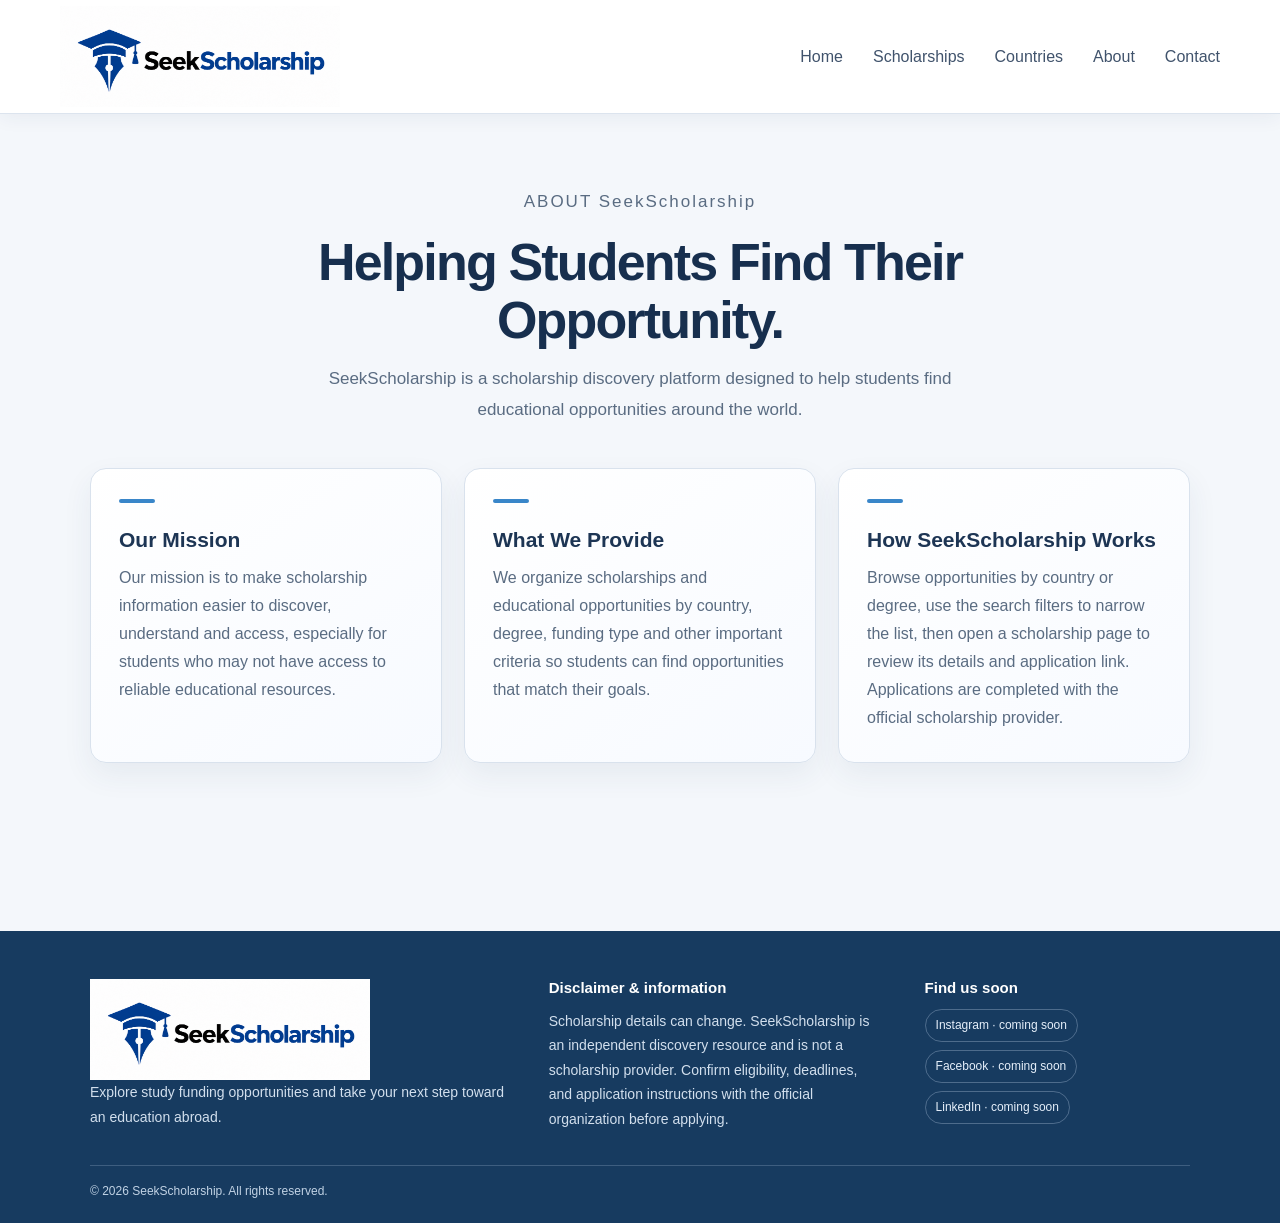
==== about.html @ 1dd395ac "Initial SeekScholarship website" ====
﻿<!DOCTYPE html>
<html lang="en">

<head>
    <meta charset="UTF-8">
    <meta name="viewport" content="width=device-width, initial-scale=1.0">

    
    <meta name="description" content="Learn about SeekScholarship and how the platform helps students discover scholarship opportunities.">
    <link rel="icon" type="image/svg+xml" href="favicon.svg"><title>About SeekScholarship | SeekScholarship</title>

    <link rel="stylesheet" href="css/style.css">
</head>

<body>

    <nav>
        <a class="logo" href="index.html" aria-label="SeekScholarship home"><img class="site-logo-full" src="LogPhoto.png" alt=""></a>

        <div class="nav-links">
            <a href="index.html">Home</a>
        <div class="nav-dropdown">
            <a href="scholarships.html" class="nav-dropdown-title">Scholarships</a>

            <div class="dropdown-menu">
                <a href="scholarships.html?degree=high-school">High School Scholarships</a>
                <a href="scholarships.html?degree=bachelor">Bachelor Scholarships</a>
                <a href="scholarships.html?degree=master">Master Scholarships</a>
                <a href="scholarships.html?degree=phd">PhD Scholarships</a>
            </div>
        </div>
            <a href="countries.html">Countries</a>
<div class="nav-dropdown about-dropdown">
                <span class="nav-dropdown-title" tabindex="0">About</span>
                <div class="dropdown-menu">
                    <a href="about.html">About SeekScholarship</a>
                    <a href="team.html">Our Team</a>
                </div>
            </div>
            <a href="contact.html">Contact</a>
        </div>
    </nav>


    <main class="about-page">

        <section class="page-header">

            <p class="section-label">ABOUT SeekScholarship</p>

            <h1>Helping Students Find Their Opportunity.</h1>

            <p>
                SeekScholarship is a scholarship discovery platform designed
                to help students find educational opportunities around
                the world.
            </p>

        </section>


        <section class="about-content" aria-label="About SeekScholarship">

            <article>
                <h2>Our Mission</h2>

                <p>
                    Our mission is to make scholarship information easier
                    to discover, understand and access, especially for
                    students who may not have access to reliable
                    educational resources.
                </p>
            </article>


            <article>
                <h2>What We Provide</h2>

                <p>
                    We organize scholarships and educational opportunities
                    by country, degree, funding type and other important
                    criteria so students can find opportunities that match
                    their goals.
                </p>
            </article>


            <article>
                <h2>How SeekScholarship Works</h2>

                <p>
                    Browse opportunities by country or degree, use the
                    search filters to narrow the list, then open a
                    scholarship page to review its details and application
                    link. Applications are completed with the official
                    scholarship provider.
                </p>
            </article>

        </section>

    </main>

    <footer class="site-footer">
        <div class="site-footer-inner">
            <section class="site-footer-brand" aria-labelledby="footer-brand-title">
                <h2 id="footer-brand-title"><img class="footer-site-logo-full" src="LogPhoto.png" alt="SeekScholarship" width="280" height="101" loading="lazy" decoding="async"></h2>
                <p>Explore study funding opportunities and take your next step toward an education abroad.</p>
            </section>
            <section aria-labelledby="footer-info-title">
                <h3 id="footer-info-title">Disclaimer &amp; information</h3>
                <p>Scholarship details can change. SeekScholarship is an independent discovery resource and is not a scholarship provider. Confirm eligibility, deadlines, and application instructions with the official organization before applying.</p>
            </section>
            <section aria-labelledby="footer-social-title">
                <h3 id="footer-social-title">Find us soon</h3>
                <ul class="site-footer-social-list">
                    <li>Instagram · coming soon</li>
                    <li>Facebook · coming soon</li>
                    <li>LinkedIn · coming soon</li>
                </ul>
            </section>
        </div>
        <div class="site-footer-bottom">© 2026 SeekScholarship. All rights reserved.</div>
    </footer>
</body>

</html>
---- css/style.css ----
﻿/* ================================
   GLOBAL STYLES
================================ */

* {
    box-sizing: border-box;
}

html {
    scroll-behavior: smooth;
}

body {
    margin: 0;
    background: #0f172a;
    color: #f8fafc;
    font-family: Arial, Helvetica, sans-serif;
    line-height: 1.6;
}

h1,
h2,
h3,
p {
    margin-top: 0;
}

h1,
h2,
h3 {
    line-height: 1.2;
}

p {
    color: #cbd5e1;
}

a {
    color: inherit;
}

button,
input,
select,
textarea {
    font: inherit;
}
/* ================================
   NAVIGATION
================================ */

nav {
    position: sticky;
    top: 0;
    z-index: 1000;

    display: flex;
    justify-content: space-between;
    align-items: center;

    width: 100%;
    padding: 18px 60px;

    background: rgba(15, 23, 42, 0.94);
    border-bottom: 1px solid #334155;

    backdrop-filter: blur(12px);
}

.logo {
    font-size: 23px;
    font-weight: 800;
    letter-spacing: 1px;
    color: #ffffff;
}

.nav-links {
    display: flex;
    align-items: center;
    gap: 28px;
}

.nav-links a {
    position: relative;

    color: #cbd5e1;
    text-decoration: none;
    font-size: 15px;
    font-weight: 500;

    transition: color 0.2s ease;
}

.nav-links a:hover {
    color: #ffffff;
}

.logo {
    font-size: 24px;
    font-weight: bold;
}

.nav-links {
    display: flex;
    gap: 30px;
}

.nav-links a {
    color: #cbd5e1;
    text-decoration: none;
    font-size: 16px;
}

.nav-links a:hover {
    color: white;
}
/* ================================
   HOMEPAGE HERO
================================ */

.hero {
    position: relative;
    isolation: isolate;
    display: flex;
    min-height: 590px;
    flex-direction: column;
    justify-content: center;
    align-items: center;
    max-width: none;
    margin: 0;
    padding: 110px 30px 105px;
    text-align: center;
    background-image:
        linear-gradient(90deg, rgba(8, 15, 30, 0.78), rgba(8, 15, 30, 0.40) 55%, rgba(8, 15, 30, 0.52)),
        linear-gradient(0deg, #0f172a 0%, transparent 24%, transparent 78%, rgba(15, 23, 42, 0.15)),
        url("../HomePhoto.jpeg");
    background-position: center 54%;
    background-size: cover;
    background-repeat: no-repeat;
}

.hero > * {
    position: relative;
    z-index: 1;
}

.hero-label {
    margin-bottom: 18px;

    color: #94a3b8;
    font-size: 13px;
    font-weight: 700;
    letter-spacing: 2.5px;
    text-transform: uppercase;
}

.hero h1 {
    max-width: 850px;
    margin: 0 auto 24px;

    font-size: clamp(42px, 6vw, 68px);
    line-height: 1.05;
    letter-spacing: -2px;
}

.hero-description {
    max-width: 680px;
    margin: 0 auto 35px;

    color: #94a3b8;
    font-size: 19px;
    line-height: 1.7;
}

.explore-button {
    display: inline-block;
    color: white;
    text-decoration: none;
    border: 1px solid #475569;
    padding: 14px 25px;
    margin-top: 10px;
}

.explore-button:hover {
    background-color: #1e293b;
}
.scholarships {
    max-width: 1100px;
    margin: 150px auto;
    padding: 0 30px;
}

.section-heading {
    text-align: center;
    margin-bottom: 50px;
}

.section-label {
    font-size: 13px;
    letter-spacing: 2px;
    color: #94a3b8;
}

.section-heading h2 {
    font-size: 40px;
    margin: 15px 0;
}

.section-heading > p:last-child {
    color: #94a3b8;
    font-size: 17px;
}

.scholarship-grid {
    display: grid;
    grid-template-columns: repeat(3, minmax(0, 1fr));
    gap: 20px;
}

@media (max-width: 1000px) {
    .scholarship-grid {
        grid-template-columns: repeat(2, minmax(0, 1fr));
    }
}

.scholarship-card {
    display: flex;
    flex-direction: column;
    position: relative;
    overflow: hidden;
    border: 1px solid #334155;
    border-radius: 14px;
    padding: 24px;
    background: linear-gradient(145deg, rgba(30, 41, 59, 0.9), rgba(15, 23, 42, 0.96));
    text-align: left;
    box-shadow: 0 12px 30px rgba(2, 6, 23, 0.16);
    transition: transform 0.22s ease, border-color 0.22s ease, box-shadow 0.22s ease;
}

.scholarship-card:hover {
    transform: translateY(-4px);
    border-color: #64748b;
    box-shadow: 0 18px 38px rgba(2, 6, 23, 0.3);
}

.card-top {
    display: flex;
    justify-content: space-between;
    align-items: center;
    gap: 14px;
    margin-bottom: 22px;
}

.country {
    color: #cbd5e1;
    font-size: 14px;
    font-weight: 600;
    letter-spacing: 0.2px;
}

.funding {
    border: 1px solid rgba(148, 163, 184, 0.3);
    border-radius: 999px;
    padding: 5px 11px;
    background: rgba(15, 23, 42, 0.55);
    color: #dbeafe;
    font-size: 12px;
    font-weight: 600;
    line-height: 1.4;
}

.scholarship-card h3 {
    margin-bottom: 12px;
    color: #f8fafc;
    font-size: 23px;
    letter-spacing: -0.35px;
}

.scholarship-card > p {
    color: #94a3b8;
    font-size: 15px;
    line-height: 1.75;
    margin-bottom: 24px;
}

.deadline {
    border-top: 1px solid rgba(71, 85, 105, 0.65);
    border-bottom: 1px solid rgba(71, 85, 105, 0.65);
    padding: 13px 0;
    margin-bottom: 22px;
    margin-top: auto;
}

.deadline span {
    display: block;
    color: #94a3b8;
    font-size: 11px;
    font-weight: 700;
    letter-spacing: 1.1px;
    margin-bottom: 4px;
    text-transform: uppercase;
}

.deadline strong {
    color: #e2e8f0;
    font-size: 14px;
    font-weight: 600;
}

.view-button {
    display: inline-block;
    border: 1px solid rgba(148, 163, 184, 0.35);
    border-radius: 8px;
    padding: 10px 14px;
    background: rgba(51, 65, 85, 0.35);
    color: #f8fafc;
    text-decoration: none;
    font-size: 14px;
    font-weight: 700;
    transition: background-color 0.2s ease, border-color 0.2s ease, color 0.2s ease;
    white-space: nowrap;
    align-self: flex-start;
    margin-top: auto;
}

.view-button:hover,
.view-button:focus-visible {
    border-color: #94a3b8;
    background: #334155;
    color: #ffffff;
}

.view-button:focus-visible {
    outline: 2px solid #93c5fd;
    outline-offset: 3px;
}

@media (prefers-reduced-motion: reduce) {
    .scholarship-card,
    .view-button {
        transition: none;
    }
}
@media (max-width: 768px) {

    nav {
        padding: 20px;
    }

    .nav-links {
        gap: 15px;
    }

    .nav-links a {
        font-size: 14px;
    }

    .hero {
        min-height: 540px;
        padding: 90px 20px 100px;
        background-position: center center;
    }

    .hero h1 {
        font-size: 42px;
    }

    .hero-description {
        font-size: 17px;
    }

    .scholarships {
        margin: 100px auto;
        padding: 0 20px;
    }

    .scholarship-grid {
        grid-template-columns: 1fr;
    }

    .section-heading h2 {
        font-size: 32px;
    }
}

.scholarships-page .scholarship-search-row .search-divider {
    color: #ffffff;
    font-size: 18px;
    letter-spacing: 1.5px;
}

body.has-active-scholarship-filter .degree-browse,
body.has-active-scholarship-filter .home-results .section-heading,
body.has-active-scholarship-filter .home-results .section-title,
body.has-active-scholarship-filter .scholarships-results .section-heading {
    display: none;
}

body.has-active-scholarship-filter .home-results {
    margin: 40px auto 90px;
}

body.has-active-scholarship-filter .scholarships-page .scholarships-results {
    margin-top: 52px;
}

body.has-active-scholarship-filter .scholarships-page .search-divider {
    color: #ffffff;
    font-size: 18px;
}
.scholarship-page {
    max-width: 1040px;
    margin: 76px auto 110px;
    padding: 0 32px;
}

.scholarship-page h1 {
    max-width: 850px;
    margin: 14px 0 20px;
    color: #f8fafc;
    font-size: clamp(40px, 6vw, 62px);
    letter-spacing: -1.8px;
    overflow-wrap: anywhere;
}

.page-intro {
    max-width: 760px;
    margin-bottom: 0;
    color: #cbd5e1;
    font-size: 18px;
    line-height: 1.8;
}

.scholarship-info {
    display: grid;
    grid-template-columns: repeat(4, 1fr);
    gap: 14px;
    margin: 42px 0 48px;
}

.scholarship-info div {
    min-width: 0;
    border: 1px solid #334155;
    border-radius: 12px;
    padding: 19px 20px;
    background: linear-gradient(145deg, rgba(30, 41, 59, 0.92), rgba(15, 23, 42, 0.9));
}

.scholarship-info span {
    display: block;
    margin-bottom: 7px;
    color: #94a3b8;
    font-size: 11px;
    font-weight: 700;
    letter-spacing: 1.1px;
    text-transform: uppercase;
}

.scholarship-info strong {
    display: block;
    color: #f1f5f9;
    font-size: 15px;
    line-height: 1.5;
    overflow-wrap: anywhere;
}

.details-section {
    margin-top: 18px;
    border: 1px solid #334155;
    border-radius: 14px;
    padding: 28px 30px;
    background: rgba(30, 41, 59, 0.58);
    box-shadow: 0 12px 30px rgba(2, 6, 23, 0.12);
}

.details-section h2 {
    display: flex;
    align-items: center;
    gap: 12px;
    margin-bottom: 16px;
    color: #f8fafc;
    font-size: 23px;
    letter-spacing: -0.35px;
}

.details-section h2::before {
    width: 4px;
    height: 24px;
    flex: 0 0 4px;
    border-radius: 99px;
    background: #60a5fa;
    content: "";
}

.details-section p,
.details-section li {
    color: #cbd5e1;
    font-size: 15px;
    line-height: 1.8;
}

.details-section p:last-of-type {
    margin-bottom: 0;
}

.details-section ul {
    display: grid;
    gap: 10px;
    margin: 0;
    padding-left: 22px;
}

.details-section li {
    padding-left: 4px;
}

.details-section li::marker {
    color: #60a5fa;
}

.apply-button {
    display: inline-flex;
    min-height: 48px;
    align-items: center;
    justify-content: center;
    margin-top: 22px;
    border: 1px solid #60a5fa;
    border-radius: 9px;
    padding: 11px 20px;
    background: #2563eb;
    color: #ffffff;
    font-size: 15px;
    font-weight: 700;
    text-decoration: none;
    transition: background-color 0.2s ease, border-color 0.2s ease, transform 0.2s ease;
}

.apply-button:hover,
.apply-button:focus-visible {
    transform: translateY(-1px);
    border-color: #93c5fd;
    background: #1d4ed8;
}

.apply-button:focus-visible {
    outline: 2px solid #bfdbfe;
    outline-offset: 3px;
}

@media (max-width: 768px) {

    .scholarship-page {
        margin: 54px auto 80px;
        padding: 0 22px;
    }

    .page-intro {
        font-size: 17px;
    }

    .scholarship-info {
        grid-template-columns: 1fr 1fr;
        gap: 11px;
        margin: 32px 0 36px;
    }

    .scholarship-info div {
        padding: 16px;
    }

    .details-section {
        padding: 24px 22px;
    }
}

@media (max-width: 480px) {
    .scholarship-page {
        padding: 0 18px;
    }

    .scholarship-info {
        grid-template-columns: 1fr;
    }

    .details-section {
        border-radius: 11px;
        padding: 21px 18px;
    }

    .details-section h2 {
        font-size: 20px;
    }

    .apply-button {
        width: 100%;
    }
}

.scholarship-hero-banner {
    position: relative;
    isolation: isolate;
    display: flex;
    min-height: 350px;
    align-items: center;
    background-image:
        linear-gradient(90deg, rgba(8, 28, 50, 0.48), rgba(8, 28, 50, 0.19) 58%, rgba(8, 28, 50, 0.24)),
        linear-gradient(0deg, rgba(8, 28, 50, 0.16), rgba(8, 28, 50, 0.12)),
        url("../BackgroundImage1.jpeg");
    background-position: center 48%;
    background-size: cover;
    background-repeat: no-repeat;
}

.scholarship-hero-banner[hidden],
.scholarship-page[hidden] {
    display: none !important;
}

.scholarship-hero-content {
    width: 100%;
    max-width: 1104px;
    margin: 0 auto;
    padding: 58px 32px;
}

.scholarship-hero-content .hero-label {
    margin-bottom: 14px;
    color: #f1f7fd;
    text-shadow: 0 2px 12px rgba(4, 19, 35, 0.6);
}

.scholarship-hero-content h1 {
    max-width: 850px;
    margin: 0;
    color: #ffffff;
    font-size: clamp(40px, 6vw, 62px);
    letter-spacing: -1.8px;
    line-height: 1.08;
    overflow-wrap: anywhere;
    text-shadow: 0 3px 24px rgba(4, 19, 35, 0.52);
}

.scholarship-page {
    margin-top: 42px;
}

@media (max-width: 768px) {
    .scholarship-hero-banner {
        min-height: 300px;
        background-position: center;
    }

    .scholarship-hero-content {
        padding: 48px 22px;
    }

    .scholarship-page {
        margin-top: 32px;
    }
}

@media (max-width: 480px) {
    .scholarship-hero-banner {
        min-height: 250px;
    }
}

/* Photo headers for scholarship and country discovery pages */
.scholarships-page {
    overflow: hidden;
}

.scholarships-hero {
    width: 100vw;
    min-height: 480px;
    margin-left: calc(50% - 50vw);
    padding: 42px 24px 34px;
    background-image:
        linear-gradient(90deg, rgba(12, 32, 55, 0.30), rgba(12, 32, 55, 0.14) 55%, rgba(12, 32, 55, 0.25)),
        linear-gradient(0deg, rgba(10, 30, 52, 0.30), rgba(10, 30, 52, 0.06) 48%, rgba(10, 30, 52, 0.16)),
        url("../ScholarshipsPhoto1.jpeg");
    background-position: center 48%;
    background-size: cover;
}

.scholarships-hero .page-header {
    max-width: 850px;
    margin: 18px auto 24px;
    text-align: center;
}

.scholarships-hero .page-header h1,
.scholarships-hero .page-header p {
    color: #ffffff;
    text-shadow: 0 2px 16px rgba(5, 20, 36, 0.45);
}

.scholarships-hero .page-header h1 {
    font-size: clamp(38px, 5vw, 54px);
}

.scholarships-hero .scholarship-search-row {
    display: grid;
    grid-template-columns: minmax(0, 1fr);
    gap: 12px;
    max-width: 760px;
    margin: 0 auto;
}

.scholarships-hero .search-divider {
    justify-self: center;
    color: #ffffff;
    text-shadow: 0 2px 10px rgba(5, 20, 36, 0.65);
}

.scholarship-filter-row {
    display: grid;
    grid-template-columns: repeat(2, minmax(0, 1fr));
    gap: 12px;
}

.scholarships-hero .clear-filters {
    width: fit-content;
    margin: 18px auto 0;
    border-color: rgba(255, 255, 255, 0.75);
    background: rgba(255, 255, 255, 0.9);
    color: #245d91;
}

.scholarships-hero .clear-filters:hover {
    border-color: #ffffff;
    background: #ffffff;
}

.scholarships-results {
    margin-top: 58px;
}

.countries-page .countries-hero {
    display: flex;
    width: 100vw;
    min-height: 520px;
    flex-direction: column;
    justify-content: center;
    margin: 0 0 58px calc(50% - 50vw);
    padding: 72px 24px;
    background-image:
        linear-gradient(90deg, rgba(7, 24, 43, 0.28), rgba(7, 24, 43, 0.12) 55%, rgba(7, 24, 43, 0.25)),
        linear-gradient(0deg, rgba(7, 24, 43, 0.2), rgba(7, 24, 43, 0.08)),
        url("../CountriesPhoto.jpeg");
    background-position: center 47%;
    background-size: cover;
}

.countries-hero h1,
.countries-hero p {
    color: #ffffff;
    text-shadow: 0 2px 16px rgba(5, 20, 36, 0.52);
}

.countries-hero .section-label {
    color: #eff7ff;
}

.countries-grid {
    padding: 0 24px;
}

@media (max-width: 768px) {
    .scholarships-hero {
        min-height: 470px;
        padding: 32px 20px;
        background-position: center;
    }

    .scholarship-filter-row {
        grid-template-columns: 1fr;
    }

    .scholarships-results {
        margin-top: 42px;
    }

    .countries-page .countries-hero {
        min-height: 490px;
        margin-bottom: 42px;
        padding: 58px 22px;
        background-position: center;
    }
}

/* Page specific photo backdrops and the Scholarships search layout */
.scholarships-page {
    background-image:
        linear-gradient(180deg, rgba(241, 247, 253, 0.82), rgba(241, 247, 253, 0.94) 38%, rgba(241, 247, 253, 0.96)),
        url("../ScholarshipsPhoto1.jpeg");
    background-position: center top;
    background-size: cover;
    background-repeat: no-repeat;
    padding: 1px 0 2px;
}

.scholarships-page .page-header {
    margin-top: 54px;
    margin-bottom: 34px;
    padding: 0 24px;
}

.scholarships-page .scholarships {
    margin: 0 auto 74px;
}

.scholarships-page .scholarship-search-row {
    display: grid;
    grid-template-columns: minmax(0, 1fr);
    gap: 12px;
    max-width: 760px;
    margin: 0 auto 28px;
}

.scholarships-page .search-divider {
    justify-self: center;
    color: #46709d;
}

.scholarship-filter-row {
    display: grid;
    grid-template-columns: repeat(2, minmax(0, 1fr));
    gap: 12px;
}

.scholarship-degree-filter {
    width: 100%;
    min-width: 0;
}

.scholarship-degree-filter select {
    display: block;
    width: 100%;
    height: 52px;
    padding: 0 16px;
    border: 1px solid #cbd7e5;
    border-radius: 8px;
    background: #ffffff;
    color: #20334d;
    font: 400 16px Arial, Helvetica, sans-serif;
}

.countries-page {
    position: relative;
    isolation: isolate;
    padding: 1px 30px 1px;
    background-image:
        linear-gradient(180deg, rgba(241, 247, 253, 0.76), rgba(241, 247, 253, 0.92) 42%, rgba(241, 247, 253, 0.96)),
        url("../CountriesPhoto.jpeg");
    background-position: center;
    background-size: cover;
    background-repeat: no-repeat;
}

.countries-page .page-header {
    margin-top: 60px;
}

.countries-page .country-card {
    background: rgba(255, 255, 255, 0.9);
    backdrop-filter: blur(8px);
}

@media (max-width: 768px) {
    .scholarships-page .page-header {
        margin-top: 42px;
    }

    .scholarship-filter-row {
        grid-template-columns: minmax(0, 1fr);
    }

    .countries-page {
        padding-right: 20px;
        padding-left: 20px;
    }
}

@media (prefers-reduced-motion: reduce) {
    .apply-button {
        transition: none;
    }
}

/* Keep the photographs confined to the discovery headers. */
.scholarships-page,
.countries-page {
    background-image: none;
}

.countries-page .countries-hero {
    min-height: 540px;
    margin-top: 0;
    margin-bottom: 58px;
    background-image:
        linear-gradient(90deg, rgba(7, 24, 43, 0.28), rgba(7, 24, 43, 0.12) 55%, rgba(7, 24, 43, 0.25)),
        linear-gradient(0deg, rgba(7, 24, 43, 0.2), rgba(7, 24, 43, 0.08)),
        url("../CountriesPhoto.jpeg");
}

.countries-hero h1,
.countries-hero p {
    color: #ffffff;
    text-shadow: 0 2px 16px rgba(5, 20, 36, 0.52);
}

.countries-hero .section-label {
    color: #eff7ff;
}

.countries-grid {
    margin-top: 0;
}

@media (max-width: 768px) {
    .countries-page .countries-hero {
        min-height: 500px;
        margin-bottom: 42px;
        padding: 58px 22px;
    }
}
.page-header {
    max-width: 800px;
    margin: 80px auto 50px;
    text-align: center;
}

.page-header h1 {
    font-size: 48px;
    margin: 15px 0;
}

.page-header p {
    color: #94a3b8;
    line-height: 1.7;
}

.scholarships-page > .page-header,
.countries-page > .page-header {
    position: relative;
    isolation: isolate;
    display: flex;
    min-height: 380px;
    max-width: none;
    flex-direction: column;
    justify-content: center;
    align-items: center;
    margin: 0;
    padding: 76px 24px;
    background-position: center 46%;
    background-size: cover;
    background-repeat: no-repeat;
}

.scholarships-page > .page-header {
    background-image:
        linear-gradient(90deg, rgba(11, 31, 53, 0.38), rgba(11, 31, 53, 0.2) 55%, rgba(11, 31, 53, 0.36)),
        linear-gradient(0deg, rgba(16, 42, 68, 0.42), rgba(16, 42, 68, 0.12)),
        url("../ScholarshipsPhoto1.jpeg");
}

.countries-page > .page-header {
    background-image:
        linear-gradient(90deg, rgba(11, 31, 53, 0.28), rgba(11, 31, 53, 0.12) 55%, rgba(11, 31, 53, 0.3)),
        linear-gradient(0deg, rgba(16, 42, 68, 0.35), rgba(16, 42, 68, 0.08)),
        url("../CountriesPhoto.jpeg");
}

.scholarships-page > .page-header h1,
.countries-page > .page-header h1 {
    color: #ffffff;
    font-size: clamp(38px, 5vw, 56px);
    text-shadow: 0 2px 22px rgba(3, 18, 34, 0.62);
}

.scholarships-page > .page-header p,
.countries-page > .page-header p {
    max-width: 720px;
    color: #f3f8fd;
    font-size: 17px;
    text-shadow: 0 1px 12px rgba(3, 18, 34, 0.7);
}

.scholarships-page > .page-header .section-label,
.countries-page > .page-header .section-label {
    color: #e3f1ff;
}

.countries-grid {
    max-width: 1100px;
    margin: 0 auto 80px;
    display: grid;
    grid-template-columns: repeat(3, 1fr);
    gap: 20px;
}

/* Final spacing and full-photo framing for the discovery pages */
.scholarships-results {
    margin-top: 82px;
}

.countries-page .countries-hero {
    aspect-ratio: 643 / 361;
    min-height: 0;
    margin-bottom: 82px;
    background-size: cover;
    background-position: center;
}

.countries-page .countries-grid {
    margin-top: 0;
}

@media (max-width: 768px) {
    .scholarships-results {
        margin-top: 58px;
    }

    .countries-page .countries-hero {
        aspect-ratio: auto;
        min-height: 390px;
        margin-bottom: 58px;
        background-size: 100% 100%;
    }
}

.country-card {
    display: block;
    padding: 30px;
    background: #1e293b;
    border: 1px solid #334155;
    border-radius: 12px;
    color: white;
    text-decoration: none;
    transition: 0.2s;
}

.country-card:hover {
    transform: translateY(-4px);
}

.country-card h2 {
    margin-bottom: 10px;
}

.country-card p {
    color: #94a3b8;
}

#contact-form {
    display: flex;
    flex-direction: column;
    gap: 20px;
}

.form-group {
    display: flex;
    flex-direction: column;
    gap: 8px;
}

.form-group label {
    font-weight: bold;
}

.form-group input,
.form-group textarea {
    padding: 14px;
    background: #1e293b;
    border: 1px solid #334155;
    border-radius: 8px;
    color: white;
    font-size: 16px;
}

.form-group textarea {
    resize: vertical;
}

#contact-form button {
    padding: 14px 20px;
    background: white;
    color: #0f172a;
    border: none;
    border-radius: 8px;
    font-weight: bold;
    cursor: pointer;
}

#form-message {
    margin-top: 20px;
    text-align: center;
    color: #94a3b8;
}
.no-results {
    grid-column: 1 / -1;
    text-align: center;
    padding: 60px 20px;
    color: #94a3b8;
}

.no-results h3 {
    color: white;
    font-size: 24px;
    margin-bottom: 10px;
}
.section-title {
    max-width: 1100px;
    margin: 0 auto 30px;
    font-size: 30px;
}
.clear-filters {
    display: block;
    margin: 0 auto 40px;
    padding: 12px 20px;
    background: transparent;
    border: 1px solid #334155;
    border-radius: 8px;
    color: #94a3b8;
    cursor: pointer;
    font-size: 15px;
}

.clear-filters:hover {
    color: white;
    border-color: #64748b;
}
.nav-dropdown {
    position: relative;
}

.nav-dropdown-title {
    display: block;
}

.nav-dropdown > .nav-dropdown-title {
    color: #40536c;
    font-size: 16px;
    font-weight: 500;
    white-space: nowrap;
}

.about-dropdown > .nav-dropdown-title {
    cursor: default;
}

.about-dropdown:hover > .nav-dropdown-title,
.about-dropdown:focus-within > .nav-dropdown-title {
    color: #1768b3;
}

.nav-dropdown > .nav-dropdown-title:focus-visible {
    border-radius: 3px;
    outline: 2px solid #3986c9;
    outline-offset: 5px;
}

.dropdown-menu {
    display: none;
    position: absolute;
    top: 100%;
    left: 50%;
    transform: translateX(-50%);
    min-width: 230px;
    background: #1e293b;
    border: 1px solid #334155;
    border-radius: 8px;
    padding: 8px;
    z-index: 1000;
    box-shadow: 0 10px 25px rgba(0, 0, 0, 0.25);
}

.nav-dropdown:hover .dropdown-menu,
.nav-dropdown:focus-within .dropdown-menu {
    display: block;
}

.dropdown-menu a {
    display: block;
    padding: 11px 14px;
    color: white;
    text-decoration: none;
    border-radius: 6px;
    white-space: nowrap;
}

.dropdown-menu a:hover {
    background: #334155;
}

.dropdown-menu a:focus-visible {
    outline: 2px solid #3986c9;
    outline-offset: 2px;
}

.search-box input,
.scholarship-search input,
.scholarship-country-filter select,
.scholarship-degree-filter select,
.country-search-box select {
    display: block;
    width: 100%;
    height: 52px;
    min-width: 0;
    box-sizing: border-box;
    padding: 0 16px;
    background: #1e293b;
    border: 1px solid #334155;
    border-radius: 8px;
    color: white;
    font-size: 16px;
    font-family: inherit;
}

.search-box input::placeholder,
.scholarship-search input::placeholder {
    color: #94a3b8;
}

.home-search,
.scholarship-search-row {
    display: grid;
    grid-template-columns: repeat(2, minmax(0, 1fr));
    gap: 12px;
    width: 100%;
    max-width: 700px;
    box-sizing: border-box;
}

.home-search {
    margin: 30px auto 0;
    grid-template-columns: minmax(0, 1fr) auto minmax(0, 1fr);
    align-items: center;
}

.search-divider {
    color: #eaf3fc;
    font-size: 12px;
    font-weight: 700;
    letter-spacing: 1.4px;
}

.scholarship-search-row {
    margin: 0 auto 16px;
    grid-template-columns: minmax(0, 1fr);
    gap: 14px;
    align-items: stretch;
}

.scholarship-filter-row {
    display: grid;
    grid-template-columns: repeat(2, minmax(0, 1fr));
    gap: 12px;
}

.scholarship-search-row .search-divider {
    justify-self: center;
    color: #46709d;
}

.search-box,
.country-search-box,
.scholarship-search,
.scholarship-country-filter,
.scholarship-degree-filter {
    width: 100%;
    min-width: 0;
    box-sizing: border-box;
}

@media (max-width: 768px) {
    .scholarships-page > .page-header,
    .countries-page > .page-header {
        min-height: 320px;
        padding: 64px 22px;
        background-position: center;
    }

    .scholarship-search-row {
        grid-template-columns: minmax(0, 1fr);
    }

    .scholarship-filter-row {
        grid-template-columns: minmax(0, 1fr);
    }

    .scholarship-search-row .search-divider {
        justify-self: center;
        color: #46709d;
    }

    .home-search {
        grid-template-columns: minmax(0, 1fr);
        gap: 10px;
    }

    .search-divider {
        justify-self: center;
        color: #eaf3fc;
    }
}
.degree-browse {
    max-width: 1100px;
    margin: 42px auto 32px;
    padding: 0 30px;
}

.degree-browse + .scholarships {
    margin-top: 16px;
}

.degree-browse-heading {
    margin-bottom: 28px;
}

.degree-browse-heading h2 {
    margin: 12px 0;
    font-size: 32px;
}

.degree-browse-heading > p:last-child {
    color: #94a3b8;
    font-size: 17px;
}

.degree-grid {
    display: grid;
    grid-template-columns: repeat(4, minmax(0, 1fr));
    gap: 18px;
}

@media (min-width: 769px) and (max-width: 950px) {
    .degree-grid {
        grid-template-columns: repeat(2, minmax(0, 1fr));
    }
}

.degree-card {
    display: flex;
    min-height: 170px;
    flex-direction: column;
    align-items: flex-start;
    padding: 24px;
    background: #1e293b;
    border: 1px solid #334155;
    border-radius: 12px;
    color: white;
    text-align: left;
    text-decoration: none;
    transition: border-color 0.2s, transform 0.2s;
}

.degree-card:hover {
    border-color: #64748b;
    transform: translateY(-3px);
}

.degree-card-level {
    color: #94a3b8;
    font-size: 12px;
    letter-spacing: 1.5px;
}

.degree-card h3 {
    margin: 18px 0 auto;
    font-size: 21px;
}

.degree-card-link {
    margin-top: 24px;
    color: #cbd5e1;
    font-size: 14px;
}

@media (max-width: 768px) {
    .degree-browse {
        margin: 34px auto 32px;
        padding: 0 20px;
    }

    .degree-grid {
        grid-template-columns: 1fr;
    }
}

.hero .search-box input,
.hero .country-search-box select {
    background: rgba(15, 23, 42, 0.84);
    border-color: rgba(203, 213, 225, 0.35);
    backdrop-filter: blur(10px);
}

/* Bright SCHOLARLY theme */
body {
    background: #f4f7fb;
    color: #17263b;
}

p {
    color: #526276;
}

nav {
    background: rgba(255, 255, 255, 0.96);
    border-bottom-color: #dce4ee;
    box-shadow: 0 4px 18px rgba(30, 55, 90, 0.06);
}

.logo {
    color: #15345b;
}

.nav-links a {
    color: #40536c;
}

.nav-links a:hover {
    color: #1768b3;
}

.dropdown-menu {
    background: #ffffff;
    border-color: #dce4ee;
    box-shadow: 0 14px 30px rgba(30, 55, 90, 0.15);
}

.dropdown-menu a {
    color: #263c58;
}

.dropdown-menu a:hover {
    background: #edf5ff;
    color: #155da2;
}

.hero {
    background-image:
        linear-gradient(90deg, rgba(8, 22, 40, 0.62), rgba(8, 22, 40, 0.24) 55%, rgba(8, 22, 40, 0.38)),
        linear-gradient(0deg, #f4f7fb 0%, transparent 19%, transparent 82%, rgba(255, 255, 255, 0.12)),
        url("../HomePhoto.jpeg");
}

.hero > p {
    max-width: 720px;
    color: #f1f6fc;
    font-size: 18px;
    text-shadow: 0 1px 12px rgba(2, 10, 22, 0.25);
}

.hero h1 {
    color: #ffffff;
    text-shadow: 0 2px 22px rgba(2, 10, 22, 0.35);
}

.hero .search-box input,
.hero .country-search-box select {
    background: rgba(255, 255, 255, 0.96);
    border-color: rgba(255, 255, 255, 0.8);
    color: #20334d;
}

.hero .search-box input::placeholder {
    color: #718198;
}

.search-box input,
.scholarship-search input,
.scholarship-country-filter select,
.scholarship-degree-filter select,
.country-search-box select {
    background: #ffffff;
    border-color: #cbd7e5;
    color: #20334d;
}

.search-box input::placeholder,
.scholarship-search input::placeholder {
    color: #718198;
}

.country-search-box select,
.scholarship-country-filter select,
.scholarship-degree-filter select {
    font-family: Arial, Helvetica, sans-serif;
    font-size: 16px;
    font-style: normal;
    font-weight: 400;
    text-align: left;
}

.country-search-box select option,
.scholarship-country-filter select option,
.scholarship-degree-filter select option {
    font-family: Arial, Helvetica, sans-serif;
    font-size: 16px;
    font-style: normal;
    font-weight: 400;
}

.section-label,
.hero-label {
    color: #46709d;
}

.hero .hero-label {
    color: #e4f1ff;
}

.section-heading h2,
.degree-browse-heading h2,
.section-title,
.page-header h1,
.scholarship-page h1 {
    color: #172f4e;
}

.section-heading > p:last-child,
.degree-browse-heading > p:last-child,
.page-header p,
.page-intro {
    color: #5a6c82;
}

.scholarship-card,
.degree-card,
.country-card,
.about-content article {
    border-color: #d9e2ed;
    background: #ffffff;
    color: #20334d;
    box-shadow: 0 10px 28px rgba(37, 67, 105, 0.07);
}

.scholarship-card:hover,
.degree-card:hover,
.country-card:hover {
    border-color: #8fb6df;
    box-shadow: 0 16px 34px rgba(37, 67, 105, 0.13);
}

.scholarship-card h3,
.degree-card h3,
.country-card h2,
.about-content h2 {
    color: #1d3554;
}

.scholarship-card > p,
.degree-card-link,
.country-card p,
.about-content p {
    color: #5a6c82;
}

.degree-card-level {
    color: #55789e;
}

.funding {
    border-color: #c8dcf2;
    background: #edf6ff;
    color: #245d91;
}

.deadline {
    border-color: #e0e7ef;
}

.card-degree {
    margin: -5px 0 17px;
}

.card-degree span {
    display: block;
    margin-bottom: 4px;
    color: #6c7d91;
    font-size: 11px;
    font-weight: 700;
    letter-spacing: 1.1px;
    text-transform: uppercase;
}

.card-degree strong {
    color: #263c58;
    font-size: 14px;
    font-weight: 600;
    line-height: 1.5;
}

.deadline span {
    color: #6c7d91;
}

.deadline strong {
    color: #263c58;
}

.view-button {
    border-color: #c8d9ea;
    background: #f2f7fc;
    color: #245d91;
}

.view-button:hover,
.view-button:focus-visible {
    border-color: #8fb6df;
    background: #e4f1ff;
    color: #174e83;
}

.clear-filters {
    border-color: #cbd7e5;
    color: #405873;
}

.clear-filters:hover {
    border-color: #8fb6df;
    color: #174e83;
}

.scholarship-info div,
.details-section {
    border-color: #d9e2ed;
    background: #ffffff;
    box-shadow: 0 10px 28px rgba(37, 67, 105, 0.06);
}

.scholarship-info span,
.details-section p,
.details-section li {
    color: #526276;
}

.scholarship-info strong,
.details-section h2 {
    color: #1d3554;
}

.details-section h2::before {
    background: #3986c9;
}

.form-group label {
    color: #263c58;
}

.form-group input,
.form-group textarea {
    border-color: #cbd7e5;
    background: #ffffff;
    color: #20334d;
}

.form-group input::placeholder,
.form-group textarea::placeholder {
    color: #8291a4;
}

#contact-form button {
    background: #236eae;
    color: #ffffff;
}

#contact-form button:hover {
    background: #185b94;
}

#form-message {
    color: #526276;
}

#form-message:empty {
    display: none;
}

#form-message a {
    display: inline-block;
    margin-left: 4px;
    color: #236eae;
    font-weight: 700;
}

#form-message a:hover,
#form-message a:focus-visible {
    color: #174e83;
}

#form-message.form-message-error {
    color: #b42318;
}

#contact-form button:disabled {
    cursor: wait;
    opacity: 0.7;
}

.contact-privacy-note {
    margin: 12px 0 0;
    color: #6c7d91;
    font-size: 12px;
    line-height: 1.6;
}

.contact-honeypot {
    display: none;
}

.no-results {
    color: #526276;
}

.no-results h3 {
    color: #1d3554;
}

.site-footer {
    margin-top: 72px;
    padding: 48px max(24px, calc((100% - 1100px) / 2)) 22px;
    background: #173b60;
    color: #f2f7fc;
}

.site-footer-inner {
    display: grid;
    grid-template-columns: 1.25fr 1fr 0.8fr;
    gap: 44px;
    max-width: 1100px;
    margin: 0 auto;
}

.site-footer h2,
.site-footer h3 {
    margin-bottom: 12px;
    color: #ffffff;
}

.site-footer h2 {
    font-size: 21px;
    letter-spacing: 0.5px;
}

.site-footer h3 {
    font-size: 15px;
}

.site-footer p {
    margin-bottom: 0;
    color: #d2dfed;
    font-size: 14px;
    line-height: 1.75;
}

.site-footer-social-list {
    display: flex;
    flex-wrap: wrap;
    gap: 8px;
    margin: 0;
    padding: 0;
    list-style: none;
}

.site-footer-social-list li {
    border: 1px solid rgba(219, 234, 254, 0.28);
    border-radius: 999px;
    padding: 6px 10px;
    color: #e5effa;
    font-size: 12px;
}

.site-footer-bottom {
    max-width: 1100px;
    margin: 34px auto 0;
    border-top: 1px solid rgba(219, 234, 254, 0.2);
    padding-top: 16px;
    color: #c1d2e4;
    font-size: 12px;
}

@media (max-width: 768px) {
    .site-footer {
        margin-top: 54px;
        padding: 38px 22px 20px;
    }

    .site-footer-inner {
        grid-template-columns: 1fr 1fr;
        gap: 28px;
    }

    .site-footer-brand {
        grid-column: 1 / -1;
    }

    .contact-section {
        padding: 22px;
    }
}

@media (max-width: 480px) {
    .site-footer-inner {
        grid-template-columns: 1fr;
        gap: 22px;
    }

    .site-footer-brand {
        grid-column: auto;
    }
}

.team-page {
    min-height: 55vh;
    padding: 1px 24px 20px;
}

.team-page .page-header {
    max-width: 800px;
    margin: 70px auto 42px;
}

.team-roster {
    max-width: 1100px;
    margin: 0 auto 84px;
}

.team-roster > h2 {
    margin-bottom: 22px;
    color: #1d3554;
    font-size: 26px;
}

/* Refined layouts for the informational pages */
.about-page,
.contact-page {
    padding: 1px 24px 8px;
}

.about-page .page-header,
.contact-page .page-header {
    max-width: 760px;
    margin: 72px auto 42px;
}

.about-page .page-header h1,
.contact-page .page-header h1 {
    font-size: clamp(36px, 5vw, 52px);
    line-height: 1.12;
    letter-spacing: -0.035em;
}

.about-page .page-header p,
.contact-page .page-header p {
    max-width: 660px;
    margin: 0 auto;
    font-size: 17px;
    line-height: 1.8;
}

.about-content {
    max-width: 1100px;
    margin: 0 auto 88px;
    display: grid;
    grid-template-columns: repeat(3, minmax(0, 1fr));
    gap: 22px;
}

.about-content article {
    min-height: 235px;
    padding: 30px 28px;
    border: 1px solid #d9e2ed;
    border-radius: 16px;
    background: linear-gradient(145deg, #ffffff, #f7faff);
    box-shadow: 0 12px 30px rgba(37, 67, 105, 0.07);
}

.about-content article::before {
    content: "";
    display: block;
    width: 36px;
    height: 4px;
    margin-bottom: 24px;
    border-radius: 999px;
    background: #3986c9;
}

.about-content h2 {
    margin-bottom: 12px;
    color: #1d3554;
    font-size: 21px;
}

.about-content p {
    margin: 0;
    color: #5a6c82;
    line-height: 1.75;
}

.contact-section {
    max-width: 720px;
    margin: 0 auto 88px;
    padding: 36px;
    border: 1px solid #d9e2ed;
    border-radius: 18px;
    background: linear-gradient(145deg, #ffffff, #f8fbff);
    box-shadow: 0 16px 40px rgba(37, 67, 105, 0.09);
}

.contact-section #contact-form {
    gap: 22px;
}

.contact-section .form-group {
    gap: 9px;
}

.contact-section .form-group label {
    font-family: inherit;
    font-size: 14px;
    font-weight: 650;
}

.contact-section .form-group input,
.contact-section .form-group textarea {
    min-height: 48px;
    padding: 13px 15px;
    border-radius: 10px;
    font: inherit;
    transition: border-color 160ms ease, box-shadow 160ms ease;
}

.contact-section .form-group textarea {
    min-height: 150px;
    resize: vertical;
}

.contact-section .form-group input:focus,
.contact-section .form-group textarea:focus {
    border-color: #3986c9;
    outline: none;
    box-shadow: 0 0 0 3px rgba(57, 134, 201, 0.15);
}

.contact-section #contact-form button {
    min-height: 48px;
    border-radius: 10px;
    font: inherit;
    font-weight: 650;
    transition: background-color 160ms ease, transform 160ms ease;
}

.contact-section #contact-form button:hover {
    transform: translateY(-1px);
}

.contact-section #form-message {
    margin: 18px 0 0;
    font-weight: 600;
    line-height: 1.6;
}

.contact-section .contact-privacy-note {
    margin-top: 8px;
}

@media (max-width: 800px) {
    .about-content {
        grid-template-columns: 1fr;
        max-width: 640px;
        gap: 16px;
    }

    .about-content article {
        min-height: 0;
    }
}

@media (max-width: 600px) {
    .about-page,
    .contact-page {
        padding-right: 18px;
        padding-left: 18px;
    }

    .about-page .page-header,
    .contact-page .page-header {
        margin-top: 48px;
        margin-bottom: 32px;
    }

    .contact-section {
        padding: 24px 20px;
    }
}

/* Supabase backed admin workspace */
.admin-body {
    min-height: 100vh;
    background: #f3f7fb;
}

.admin-topbar {
    min-height: 70px;
    padding: 0 max(24px, calc((100% - 1180px) / 2));
    display: flex;
    align-items: center;
    justify-content: space-between;
    background: #173b60;
    color: #ffffff;
}

.admin-brand,
.admin-return-link {
    color: #ffffff;
    text-decoration: none;
}

.admin-brand {
    font-weight: 800;
    letter-spacing: 0.08em;
}

.admin-brand span {
    margin-left: 8px;
    color: #bddbf7;
    font-size: 11px;
    letter-spacing: 0.12em;
}

.admin-return-link {
    font-size: 14px;
}

.admin-shell {
    width: min(1180px, calc(100% - 40px));
    min-height: 72vh;
    margin: 46px auto 80px;
}

.admin-login-panel,
.admin-panel {
    border: 1px solid #d9e2ed;
    border-radius: 16px;
    background: #ffffff;
    box-shadow: 0 14px 36px rgba(37, 67, 105, 0.08);
}

.admin-login-panel {
    max-width: 480px;
    margin: 8vh auto 0;
    padding: 36px;
}

.admin-login-panel h1,
.admin-dashboard-heading h1 {
    margin: 8px 0 12px;
    color: #1d3554;
    font-size: clamp(30px, 4vw, 40px);
}

.admin-login-panel > p:not(.section-label),
#admin-account-label {
    color: #5a6c82;
    line-height: 1.65;
}

.admin-dashboard-heading {
    display: flex;
    align-items: center;
    justify-content: space-between;
    gap: 24px;
    margin-bottom: 28px;
}

.admin-dashboard-heading h1 {
    margin-bottom: 4px;
}

#admin-account-label {
    margin: 0;
    font-size: 14px;
}

.admin-panel {
    margin: 24px 0;
    padding: 30px;
}

.admin-panel-heading {
    margin-bottom: 24px;
}

.admin-panel-heading h2 {
    margin: 4px 0 0;
    color: #1d3554;
    font-size: 24px;
}

.admin-form {
    display: flex;
    flex-direction: column;
    gap: 12px;
}

.admin-form label {
    color: #263c58;
    font-size: 13px;
    font-weight: 700;
}

.admin-form label span {
    margin-left: 5px;
    color: #77889c;
    font-size: 11px;
    font-weight: 500;
}

.admin-form input:not([type="checkbox"]),
.admin-form textarea,
.admin-form select {
    width: 100%;
    min-height: 44px;
    padding: 10px 12px;
    border: 1px solid #cbd7e5;
    border-radius: 9px;
    background: #ffffff;
    color: #20334d;
    font: inherit;
}

.admin-form textarea {
    resize: vertical;
    line-height: 1.55;
}

.admin-form input:focus,
.admin-form textarea:focus,
.admin-form select:focus {
    border-color: #3986c9;
    outline: 3px solid rgba(57, 134, 201, 0.14);
}

.admin-field-row {
    display: grid;
    grid-template-columns: repeat(3, minmax(0, 1fr));
    gap: 16px;
    margin: 4px 0;
}

.admin-field-row > div {
    min-width: 0;
    display: flex;
    flex-direction: column;
    gap: 8px;
}

.admin-list-fields {
    align-items: start;
}

.admin-save-row {
    grid-template-columns: minmax(180px, 0.6fr) 1fr;
    align-items: end;
}

.admin-form-actions {
    display: flex;
    flex-wrap: wrap;
    align-items: center;
    gap: 10px;
}

.admin-primary-button,
.admin-secondary-button {
    min-height: 42px;
    padding: 10px 16px;
    border: 1px solid transparent;
    border-radius: 9px;
    cursor: pointer;
    font: inherit;
    font-size: 14px;
    font-weight: 700;
    transition: background-color 160ms ease, border-color 160ms ease;
}

.admin-primary-button {
    background: #236eae;
    color: #ffffff;
}

.admin-primary-button:hover {
    background: #185b94;
}

.admin-secondary-button {
    border-color: #cbd7e5;
    background: #ffffff;
    color: #405873;
}

.admin-secondary-button:hover {
    border-color: #8fb6df;
    background: #f2f7fc;
}

.admin-form button:disabled {
    cursor: wait;
    opacity: 0.65;
}

.admin-checkbox-label {
    display: inline-flex;
    align-items: center;
    gap: 9px;
    margin: 4px 0;
}

.admin-checkbox-label input {
    width: 17px;
    height: 17px;
    accent-color: #236eae;
}

.admin-table-wrap {
    overflow-x: auto;
}

.admin-table {
    width: 100%;
    border-collapse: collapse;
    color: #405873;
    font-size: 14px;
}

.admin-table th,
.admin-table td {
    padding: 13px 12px;
    border-bottom: 1px solid #e5ebf2;
    text-align: left;
    vertical-align: middle;
}

.admin-table th {
    color: #6c7d91;
    font-size: 11px;
    letter-spacing: 0.07em;
    text-transform: uppercase;
}

.admin-table-title {
    color: #1d3554;
    font-weight: 700;
}

.admin-empty-cell {
    padding: 26px 12px !important;
    color: #718198;
    text-align: center !important;
}

.admin-row-actions {
    white-space: nowrap;
}

.admin-text-button {
    margin-right: 8px;
    padding: 5px 7px;
    border: 0;
    background: transparent;
    color: #236eae;
    cursor: pointer;
    font: inherit;
    font-size: 13px;
    font-weight: 700;
}

.admin-delete-button {
    color: #b42318;
}

.admin-flag-preview {
    width: 34px;
    height: 24px;
    border: 1px solid #e1e7ee;
    border-radius: 4px;
    object-fit: cover;
}

.admin-message {
    min-height: 0;
    margin: 4px 0;
    color: #347044;
    font-size: 13px;
    line-height: 1.5;
}

.admin-message:empty {
    display: none;
}

.admin-message.is-error {
    color: #b42318;
}

.admin-message.is-success {
    color: #347044;
}

@media (max-width: 760px) {
    .admin-field-row {
        grid-template-columns: 1fr;
        gap: 12px;
    }

    .admin-save-row {
        grid-template-columns: 1fr;
    }

    .admin-dashboard-heading {
        align-items: flex-start;
    }
}

@media (max-width: 520px) {
    .admin-topbar {
        min-height: 62px;
        padding: 0 18px;
    }

    .admin-shell {
        width: calc(100% - 28px);
        margin-top: 28px;
    }

    .admin-login-panel,
    .admin-panel {
        padding: 22px 18px;
    }

    .admin-dashboard-heading {
        flex-direction: column;
        gap: 12px;
    }
}

.team-coming-soon {
    display: grid;
    justify-items: center;
    border: 1px dashed #bdd0e3;
    border-radius: 16px;
    padding: 52px 28px;
    background: linear-gradient(145deg, #ffffff, #f2f7fc);
    text-align: center;
}

.admin-inline-country {
    margin-top: 12px;
    border: 1px solid #d9e2ed;
    border-radius: 12px;
    padding: 14px;
    background: #f6f9fc;
}

.admin-inline-country[hidden] {
    display: none !important;
}

.admin-inline-country-fields {
    grid-template-columns: repeat(2, minmax(0, 1fr));
}

.admin-inline-country-fields > div:last-child {
    grid-column: 1 / -1;
}

.admin-rich-editor {
    overflow: hidden;
    border: 1px solid #cbd7e5;
    border-radius: 9px;
    background: #ffffff;
}

.admin-rich-editor:focus-within {
    border-color: #3986c9;
    outline: 3px solid rgba(57, 134, 201, 0.14);
}

.admin-rich-toolbar {
    display: flex;
    flex-wrap: wrap;
    gap: 5px;
    border-bottom: 1px solid #e0e7ef;
    padding: 7px;
    background: #f5f8fb;
}

.admin-rich-toolbar button {
    min-height: 32px;
    border: 1px solid #d3deea;
    border-radius: 6px;
    padding: 4px 9px;
    background: #ffffff;
    color: #304762;
    cursor: pointer;
    font: inherit;
    font-size: 12px;
}

.admin-rich-toolbar button:hover {
    border-color: #3986c9;
    background: #edf6ff;
}

.admin-rich-toolbar mark {
    background: #fff0a6;
}

.admin-rich-content {
    min-height: 128px;
    padding: 12px;
    color: #20334d;
    font: inherit;
    line-height: 1.65;
    overflow-wrap: anywhere;
}

.admin-rich-content:focus {
    outline: none;
}

.admin-rich-content > :first-child {
    margin-top: 0;
}

.admin-rich-content > :last-child {
    margin-bottom: 0;
}

.admin-rich-content ul,
.admin-rich-content ol {
    padding-left: 24px;
}

.admin-custom-section-manager {
    display: grid;
    gap: 12px;
    margin-top: 8px;
    border-top: 1px solid #dce5ee;
    padding-top: 20px;
}

.admin-summary-details-manager {
    margin: 24px 0;
    border: 1px solid #dbe5ef;
    border-radius: 12px;
    padding: 18px;
    background: #f7faff;
}

.admin-summary-details-manager .admin-panel-heading {
    margin-bottom: 12px;
}

.admin-summary-details-manager .admin-panel-heading h3 {
    margin: 0 0 6px;
    color: #1d3554;
    font-size: 18px;
}

.admin-summary-details-manager .admin-panel-heading p:last-child {
    margin: 0;
    color: #62758b;
    font-size: 13px;
}

.admin-summary-detail-row {
    display: grid;
    grid-template-columns: minmax(0, 1fr) minmax(0, 1.5fr) auto;
    gap: 10px;
    align-items: center;
    margin-bottom: 10px;
}

.admin-summary-detail-row input {
    width: 100%;
    min-width: 0;
}

@media (max-width: 600px) {
    .admin-summary-detail-row {
        grid-template-columns: 1fr;
    }
}

.admin-custom-section-manager .admin-panel-heading {
    margin: 0;
}

.admin-custom-section-manager .admin-panel-heading h3 {
    margin: 4px 0;
    color: #1d3554;
    font-size: 19px;
}

.admin-custom-section-manager .admin-panel-heading p:last-child {
    margin: 4px 0 0;
    color: #62758b;
    font-size: 13px;
}

.admin-custom-sections {
    display: grid;
    gap: 12px;
}

.admin-custom-section {
    display: grid;
    gap: 10px;
    border: 1px solid #d9e2ed;
    border-radius: 12px;
    padding: 14px;
    background: #f9fbfd;
}

.admin-custom-section-heading {
    display: grid;
    grid-template-columns: minmax(0, 1fr) auto;
    align-items: end;
    gap: 12px;
}

.admin-custom-section-controls {
    display: flex;
    flex-wrap: wrap;
    gap: 6px;
}

.admin-custom-section-controls button {
    min-height: 34px;
}

.admin-custom-section .admin-rich-content {
    min-height: 100px;
}

.scholarship-rich-content h2,
.scholarship-rich-content h3,
.scholarship-rich-content h4 {
    margin: 18px 0 8px;
    color: #1d3554;
    line-height: 1.35;
}

.scholarship-rich-content p {
    margin: 0 0 12px;
}

.scholarship-rich-content ul,
.scholarship-rich-content ol {
    margin: 10px 0 16px;
    padding-left: 25px;
}

.scholarship-rich-content li {
    margin-bottom: 7px;
}

.scholarship-rich-content a {
    color: #1769aa;
    text-decoration: underline;
    text-underline-offset: 2px;
}

.scholarship-rich-content mark {
    border-radius: 2px;
    padding: 0 2px;
    background: #fff0a6;
    color: inherit;
}

.scholarship-info[hidden],
.scholarship-info > [hidden],
.scholarship-extra-details[hidden],
.details-section[hidden],
.scholarship-summary-list li[hidden] {
    display: none !important;
}

@media (max-width: 760px) {
    .admin-custom-section-heading {
        grid-template-columns: 1fr;
        align-items: stretch;
    }

    .admin-inline-country-fields {
        grid-template-columns: 1fr;
    }

    .admin-inline-country-fields > div:last-child {
        grid-column: auto;
    }
}

.team-coming-soon-mark {
    display: grid;
    width: 58px;
    height: 58px;
    place-items: center;
    margin-bottom: 18px;
    border-radius: 18px;
    background: #e5f1fc;
    color: #236eae;
    font-size: 26px;
    font-weight: 800;
}

.team-coming-soon h3 {
    margin-bottom: 10px;
    color: #1d3554;
    font-size: 21px;
}

.team-coming-soon p {
    max-width: 560px;
    margin-bottom: 0;
    color: #5a6c82;
    line-height: 1.75;
}

.team-member-card {
    overflow: hidden;
    border: 1px solid #d9e2ed;
    border-radius: 14px;
    background: #ffffff;
    box-shadow: 0 10px 28px rgba(37, 67, 105, 0.07);
}

.team-member-photo {
    display: block;
    width: 100%;
    aspect-ratio: 4 / 3;
    object-fit: cover;
}

.team-member-copy {
    padding: 22px;
}

.team-member-copy h3 {
    color: #1d3554;
}

.team-member-copy p {
    color: #5a6c82;
    line-height: 1.7;
}

.team-member-link {
    color: #236eae;
    font-weight: 700;
    text-decoration: none;
}

.team-member-link:hover,
.team-member-link:focus-visible {
    color: #174e83;
    text-decoration: underline;
}

@media (max-width: 768px) {
    .team-page .page-header {
        margin: 50px auto 34px;
    }

    .team-roster > h2 {
        font-size: 23px;
    }

    .team-coming-soon {
        padding: 38px 22px;
    }
}

/* Final discovery page spacing and uncropped country photo */
.scholarships-page .scholarships-results {
    margin-top: 120px;
}

.countries-page .countries-hero {
    position: relative;
    left: 50%;
    aspect-ratio: auto;
    height: 68vh;
    min-height: 460px;
    max-height: 620px;
    width: 100vw;
    margin: 0 0 56px;
    transform: translateX(-50%);
    background-position: center;
    background-size: cover;
}

@media (max-width: 768px) {
    .scholarships-page .scholarships-results {
        margin-top: 58px;
    }

    .countries-page .countries-hero {
        aspect-ratio: auto;
        min-height: 390px;
        height: 62vh;
        max-height: 520px;
        margin-bottom: 44px;
        background-position: center;
        background-size: cover;
    }
}

.countries-grid .country-card h2 {
    display: flex;
    align-items: center;
    gap: 12px;
}

/* Compact cards and keep actions aligned across each row. */
.scholarship-card {
    min-height: 282px;
}

.scholarship-card .deadline {
    margin-top: 0;
}

.scholarship-card .view-button {
    margin-top: auto;
}

.countries-page .countries-hero {
    margin-bottom: 0;
    height: calc(100vh - 58px);
    min-height: 560px;
    max-height: none;
    background-image:
        linear-gradient(90deg, rgba(7, 24, 43, 0.28), rgba(7, 24, 43, 0.12) 55%, rgba(7, 24, 43, 0.25)),
        linear-gradient(0deg, rgba(7, 24, 43, 0.2), rgba(7, 24, 43, 0.08)),
        url("../CountriesPhoto.jpeg");
}

.countries-page .countries-grid {
    max-width: 940px;
    gap: 16px;
}

.countries-browse-heading {
    max-width: 940px;
    margin: 42px auto 26px;
    border: 1px solid #d9e5f1;
    border-radius: 14px;
    padding: 20px 26px;
    background: #ffffff;
    box-shadow: 0 8px 24px rgba(37, 67, 105, 0.07);
    text-align: center;
}

.countries-browse-heading h2 {
    margin: 0 0 6px;
    color: #1d3554;
    font-size: clamp(20px, 2.5vw, 25px);
}

.countries-browse-heading p {
    margin: 0;
    color: #5a6c82;
}

.countries-page .country-card {
    padding: 22px;
}

.team-member-grid {
    display: grid;
    grid-template-columns: repeat(3, minmax(0, 1fr));
    gap: 24px;
}

.team-member-portrait {
    display: block;
    width: 100%;
    aspect-ratio: 4 / 3;
    object-fit: cover;
    background: #eaf2fb;
}

.team-member-role {
    margin: -8px 0 12px;
    color: #3975a9 !important;
    font-size: 14px;
    font-weight: 700;
}

.team-member-more {
    margin-top: 14px;
}

.team-member-more summary {
    width: fit-content;
    color: #236eae;
    cursor: pointer;
    font-weight: 700;
    list-style: none;
}

.team-member-more summary::-webkit-details-marker {
    display: none;
}

.team-member-more summary:hover,
.team-member-more summary:focus-visible {
    color: #174e83;
    text-decoration: underline;
}

.team-member-more p {
    margin: 12px 0 0;
    border-top: 1px solid #e2e9f1;
    padding-top: 12px;
}

@media (max-width: 768px) {
    .countries-page .countries-hero {
        height: calc(100vh - 58px);
        min-height: 520px;
    }

    .countries-browse-heading {
        margin: 30px 20px 22px;
        padding: 18px 16px;
    }

    .team-member-grid {
        grid-template-columns: repeat(2, minmax(0, 1fr));
        gap: 18px;
    }
}

@media (max-width: 560px) {
    .team-member-grid {
        grid-template-columns: 1fr;
    }
}

/* SeekScholarship identity and supplied logo mark */
a.logo {
    display: inline-flex;
    align-items: center;
    gap: 10px;
    color: #15345b;
    text-decoration: none;
    white-space: nowrap;
}

.logo-mark,
.footer-logo-window,
.admin-logo-mark {
    display: block;
    flex: 0 0 auto;
    width: 56px;
    height: 56px;
    background: #ffffff;
}

.logo-mark img,
.footer-logo-window img,
.admin-logo-mark img {
    display: block;
    width: 100%;
    height: 100%;
    max-width: 100%;
    object-fit: contain;
}

.logo-wordmark,
.admin-brand-wordmark {
    position: relative;
    display: block;
    flex: 0 0 184px;
    width: 184px;
    height: 27px;
    overflow: hidden;
}

.logo-wordmark img,
.admin-brand-wordmark img {
    position: absolute;
    max-width: none;
    width: 250px;
    height: 250px;
    left: -35px;
    top: -195px;
}

.site-footer-brand h2 {
    display: flex;
    align-items: center;
    gap: 10px;
}

.footer-logo-window,
.admin-logo-mark {
    width: 44px;
    height: 44px;
}

.admin-brand {
    display: inline-flex;
    align-items: center;
    gap: 10px;
    letter-spacing: 0;
}

.admin-brand span.admin-brand-name {
    margin-left: 0;
    color: #ffffff;
    font-size: 17px;
    letter-spacing: 0;
}

.admin-brand span.admin-brand-wordmark {
    flex-basis: 184px;
    margin-left: 0;
}

.admin-brand > span:last-child {
    margin-left: 2px;
}

@media (max-width: 768px) {
    nav {
        flex-wrap: wrap;
        justify-content: center;
        gap: 8px 16px;
        padding: 10px 16px;
    }

    a.logo {
        gap: 7px;
    }

    .logo-mark {
        width: 44px;
        height: 44px;
    }

    .logo-wordmark,
    .admin-brand-wordmark {
        flex-basis: 148px;
        width: 148px;
        height: 22px;
    }

    .logo-wordmark img,
    .admin-brand-wordmark img {
        width: 200px;
        height: 200px;
        left: -28px;
        top: -156px;
    }

    .admin-topbar {
        padding-right: 16px;
        padding-left: 16px;
    }

    .nav-links {
        width: 100%;
        flex-wrap: wrap;
        justify-content: center;
        gap: 6px 14px;
    }
}

/* Final SeekScholarship horizontal brand lockup */
a.logo {
    gap: 10px;
}

.site-logo-full {
    width: 50px;
    height: 50px;
    object-fit: contain;
}

.brand-wordmark {
    display: inline-flex;
    align-items: baseline;
    gap: 0;
    color: #111111;
    font-size: 22px;
    font-weight: 800;
    letter-spacing: -0.04em;
    line-height: 1;
    white-space: nowrap;
}

.brand-seek {
    color: #1555a5;
}

.brand-scholarship {
    color: #111111;
}

.footer-site-logo-full {
    width: 58px;
    height: 58px;
    object-fit: contain;
}

.site-footer-brand .footer-wordmark {
    font-size: 20px;
}

.site-footer-brand .brand-scholarship {
    color: #ffffff;
}

.site-footer-brand .brand-seek {
    color: #77b5ff;
}

.admin-brand .site-logo-full {
    width: 44px;
    height: 44px;
}

.admin-brand .brand-wordmark {
    margin-left: 0;
    color: #ffffff;
    font-size: 20px;
    letter-spacing: -0.04em;
}

.admin-brand .brand-wordmark span {
    margin-left: 0;
    color: inherit;
    font-size: inherit;
    letter-spacing: inherit;
}

.admin-brand .brand-seek {
    color: #76b5ff !important;
}

.admin-brand .brand-scholarship {
    color: #ffffff !important;
}

@media (max-width: 768px) {
    a.logo {
        height: auto;
        gap: 8px;
    }

    a.logo .site-logo-full {
        width: 42px;
        height: 42px;
    }

    a.logo .brand-wordmark {
        font-size: 19px;
    }

    .admin-brand .brand-wordmark {
        font-size: 17px;
    }
}

/* Use the complete supplied logo artwork, including its SeekScholarship wordmark. */
nav {
    padding: 6px 60px;
}

a.logo {
    width: auto;
    height: 76px;
    padding: 0;
}

.site-logo-full {
    display: block;
    width: 76px;
    height: 76px;
    max-width: none;
    object-fit: contain;
    background: #ffffff;
}

.footer-site-logo-full {
    display: block;
    width: 92px;
    height: 92px;
    max-width: none;
    object-fit: contain;
    background: #ffffff;
}

.site-footer-brand h2 {
    display: block;
}

.admin-brand .site-logo-full {
    width: 62px;
    height: 62px;
}

@media (max-width: 768px) {
    nav {
        padding: 6px 16px;
    }

    a.logo {
        height: 60px;
    }

    a.logo .site-logo-full {
        width: 60px;
        height: 60px;
    }
}

.contact-section {
    display: grid;
    grid-template-columns: minmax(230px, 0.8fr) minmax(0, 1.2fr);
    align-items: start;
    gap: 34px;
    max-width: 1040px;
    padding: 28px;
}

.contact-aside {
    height: 100%;
    border-radius: 14px;
    padding: 28px;
    background: linear-gradient(150deg, #eaf4ff, #f4f8fd);
}

.contact-aside .section-label {
    margin-bottom: 14px;
    color: #3975a9;
    font-weight: 700;
}

.contact-aside h2 {
    margin-bottom: 14px;
    color: #1d3554;
    font-size: clamp(24px, 3vw, 32px);
    line-height: 1.2;
}

.contact-aside p {
    color: #52677f;
    line-height: 1.7;
}

.contact-form-column {
    min-width: 0;
}

@media (max-width: 760px) {
    .contact-section {
        grid-template-columns: 1fr;
        gap: 22px;
        padding: 20px;
    }

    .contact-aside {
        padding: 22px;
    }
}

.country-flag {
    display: inline-block;
    width: 34px;
    height: 24px;
    flex: 0 0 auto;
    border: 1px solid rgba(23, 47, 78, 0.12);
    border-radius: 3px;
    object-fit: cover;
    box-shadow: 0 1px 3px rgba(23, 47, 78, 0.15);
}

.country-scholarship-count {
    display: inline-flex;
    width: fit-content;
    margin: 14px 0 0;
    border: 1px solid #c8dcf2;
    border-radius: 999px;
    padding: 6px 11px;
    background: #edf6ff;
    color: #245d91;
    font-size: 13px;
    font-weight: 700;
}

.scholarship-extra-details {
    margin: -10px 0 34px;
    border-bottom: 1px solid #d9e2ed;
    padding-bottom: 24px;
}

.scholarship-extra-details h2,
.summary-section h2 {
    margin-bottom: 15px;
    color: #1d3554;
    font-size: 22px;
}

.scholarship-detail-list {
    display: grid;
    grid-template-columns: repeat(2, minmax(0, 1fr));
    column-gap: 40px;
    margin: 0;
}

.scholarship-detail-list > .scholarship-detail-item {
    display: grid;
    grid-template-columns: 38px minmax(0, 1fr);
    gap: 12px;
    align-items: center;
    border-bottom: 1px solid #e2e9f1;
    padding: 15px 0;
}

.scholarship-detail-icon {
    display: grid;
    width: 34px;
    height: 34px;
    place-items: center;
    border-radius: 50%;
    background: #eaf3fc;
    color: #2775b5;
}

.scholarship-detail-icon svg {
    width: 18px;
    height: 18px;
    fill: none;
    stroke: currentColor;
    stroke-linecap: round;
    stroke-linejoin: round;
    stroke-width: 1.7;
}

.scholarship-detail-list dt,
.scholarship-summary-list dt {
    margin-bottom: 3px;
    color: #62758b;
    font-size: 12px;
    font-weight: 700;
    letter-spacing: 0.35px;
    text-transform: uppercase;
}

.scholarship-detail-list dd,
.scholarship-summary-list dd {
    margin: 0;
    color: #263c58;
    font-size: 14px;
    font-weight: 600;
    line-height: 1.6;
    overflow-wrap: anywhere;
}

.details-section .scholarship-summary-list {
    grid-template-columns: 1fr;
}

.scholarship-summary-list li strong {
    color: #1d3554;
}

/* Keep the logo and wordmark on one tight, consistent horizontal line. */
a.logo,
.admin-brand {
    gap: 2px;
}

.site-footer-brand h2 {
    display: flex;
    flex-direction: row;
    align-items: center;
    gap: 2px;
}

@media (max-width: 768px) {
    .scholarship-detail-list {
        grid-template-columns: 1fr;
    }
}

/* The supplied disclaimer lockup includes its own wordmark; preserve its full square artwork. */
.site-footer-brand h2 {
    display: block;
    margin: 0;
}

.footer-site-logo-full {
    display: block;
    width: min(100%, 150px);
    height: auto;
    max-width: 100%;
    object-fit: contain;
    object-position: left center;
    background: #ffffff;
}
.site-footer-brand .footer-site-logo-full {
    width: min(100%, 150px);
    height: auto;
    max-height: none;
}
/* Use the supplied horizontal lockup anywhere the brand mark and name appear. */
a.logo {
    width: auto;
    height: auto;
    min-height: 76px;
    max-width: min(280px, 42vw);
}

a.logo .site-logo-full {
    display: block;
    width: 100%;
    height: auto;
    max-width: 100%;
    object-fit: contain;
}

.admin-brand .site-logo-full {
    width: min(260px, 38vw);
    height: auto;
    max-width: 100%;
    object-fit: contain;
}

.site-footer-brand .footer-site-logo-full {
    display: block;
    width: min(280px, 100%);
    height: auto;
    max-height: none;
    object-fit: contain;
    object-position: left center;
}

@media (max-width: 768px) {
    a.logo {
        min-height: 0;
        max-width: min(230px, 68vw);
    }

    .admin-brand .site-logo-full {
        width: min(220px, 58vw);
    }
}
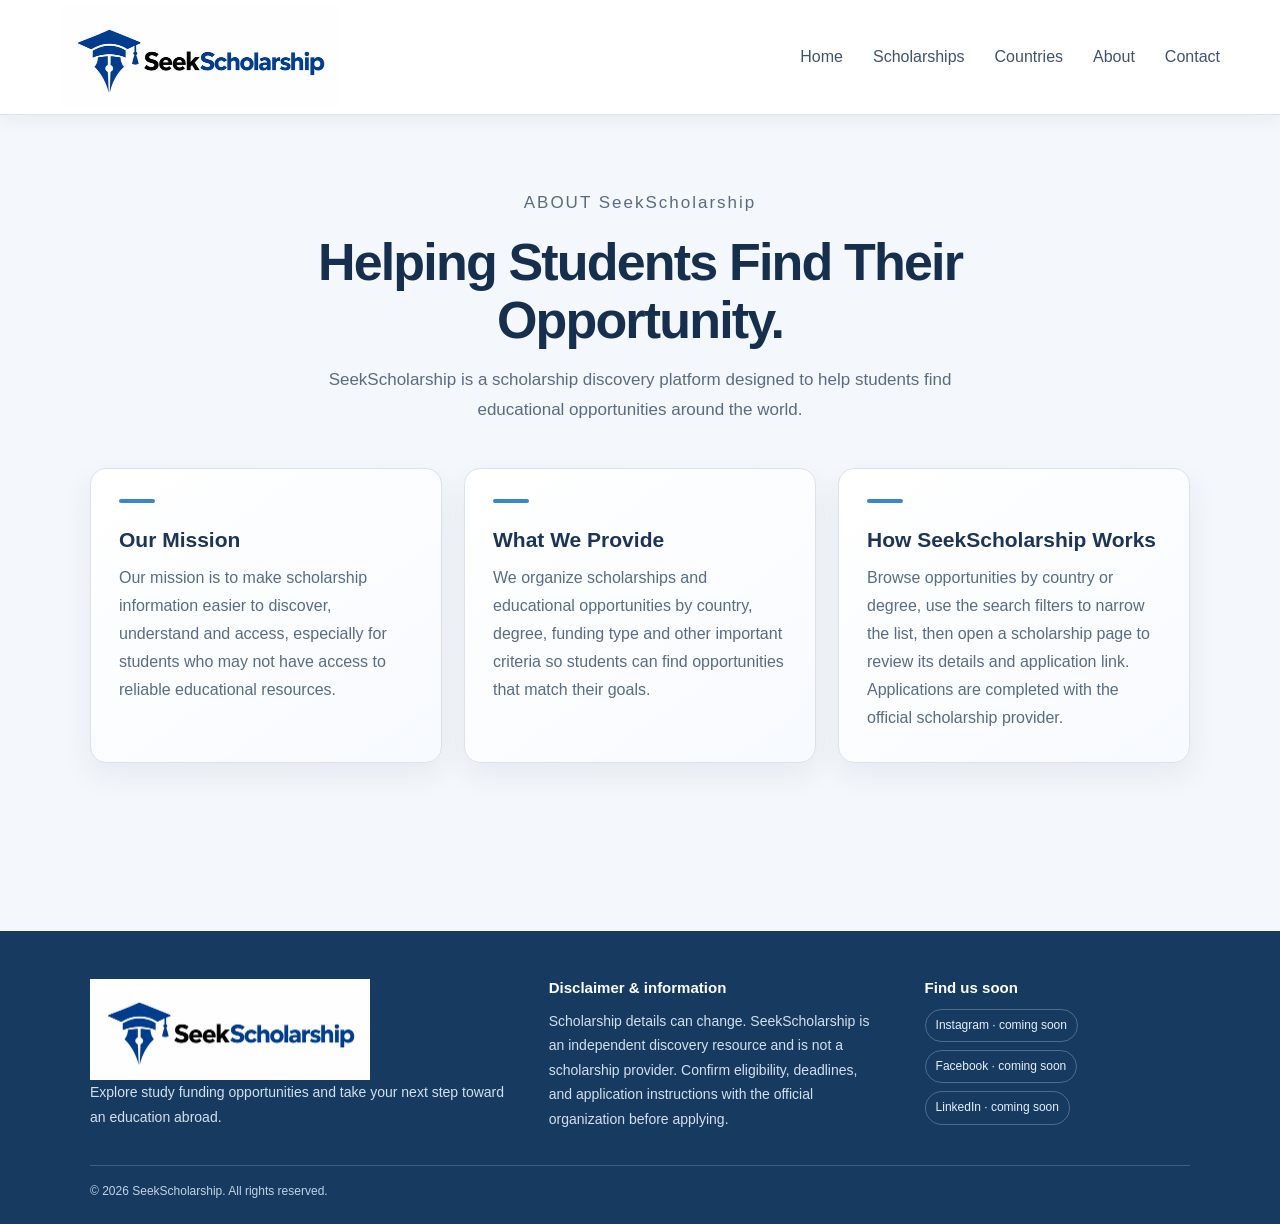
==== commit 82c2fece: "Improve mobile navigation and responsiveness" ====
--- a/about.html
+++ b/about.html
@@ -6,35 +6,43 @@
     <meta name="viewport" content="width=device-width, initial-scale=1.0">
 
     
-    <meta name="description" content="Learn about SeekScholarship and how the platform helps students discover scholarship opportunities.">
-    <link rel="icon" type="image/svg+xml" href="favicon.svg"><title>About SeekScholarship | SeekScholarship</title>
+    <meta name="description" content="Learn how SeekScholarship helps students discover international scholarship opportunities and plan their next educational step.">
+    <link rel="icon" type="image/svg+xml" href="favicon.svg"><title>About SeekScholarship | Our Mission</title>
+    <link rel="canonical" href="https://seekscholarship.com/about.html">
+    <meta property="og:type" content="website">
+    <meta property="og:site_name" content="SeekScholarship">
+    <meta property="og:title" content="About SeekScholarship | Our Mission">
+    <meta property="og:description" content="Learn how SeekScholarship helps students discover international scholarship opportunities and plan their next educational step.">
+    <meta property="og:url" content="https://seekscholarship.com/about.html">
+    <meta property="og:image" content="https://seekscholarship.com/HomePhoto.jpeg">
+    <meta property="og:image:alt" content="A student exploring an educational opportunity">
 
     <link rel="stylesheet" href="css/style.css">
 </head>
 
 <body>
 
-    <nav>
-        <a class="logo" href="index.html" aria-label="SeekScholarship home"><img class="site-logo-full" src="LogPhoto.png" alt=""></a>
-
-        <div class="nav-links">
+    <nav class="site-nav" aria-label="Main navigation">
+        <a class="logo" href="index.html" aria-label="SeekScholarship home"><img class="site-logo-full" src="LogPhoto.webp" alt="SeekScholarship" width="560" height="203"></a>
+        <button class="mobile-menu-toggle" type="button" aria-controls="site-navigation" aria-expanded="false" aria-label="Open navigation menu"><span aria-hidden="true">☰</span><span>Menu</span></button>
+        <div class="nav-links" id="site-navigation">
             <a href="index.html">Home</a>
-        <div class="nav-dropdown">
-            <a href="scholarships.html" class="nav-dropdown-title">Scholarships</a>
-
-            <div class="dropdown-menu">
-                <a href="scholarships.html?degree=high-school">High School Scholarships</a>
-                <a href="scholarships.html?degree=bachelor">Bachelor Scholarships</a>
-                <a href="scholarships.html?degree=master">Master Scholarships</a>
-                <a href="scholarships.html?degree=phd">PhD Scholarships</a>
+            <div class="nav-dropdown scholarships-dropdown">
+                <a href="scholarships.html" class="nav-dropdown-title">Scholarships</a>
+                <button class="nav-category-toggle" type="button" aria-controls="scholarship-category-menu" aria-expanded="false" aria-label="Show scholarship categories"><span aria-hidden="true">⌄</span></button>
+                <div class="dropdown-menu" id="scholarship-category-menu">
+                    <a href="scholarships.html?degree=high-school">High School Scholarships</a>
+                    <a href="scholarships.html?degree=bachelor">Bachelor Scholarships</a>
+                    <a href="scholarships.html?degree=master">Master Scholarships</a>
+                    <a href="scholarships.html?degree=phd">PhD Scholarships</a>
+                </div>
             </div>
-        </div>
             <a href="countries.html">Countries</a>
-<div class="nav-dropdown about-dropdown">
-                <span class="nav-dropdown-title" tabindex="0">About</span>
+            <div class="nav-dropdown about-dropdown">
+                <span class="nav-dropdown-title" tabindex="0" aria-disabled="true">About</span>
                 <div class="dropdown-menu">
-                    <a href="about.html">About SeekScholarship</a>
-                    <a href="team.html">Our Team</a>
+                    <span class="nav-disabled-item" aria-disabled="true">About SeekScholarship</span>
+                    <span class="nav-disabled-item" aria-disabled="true">Our Team</span>
                 </div>
             </div>
             <a href="contact.html">Contact</a>
@@ -104,7 +112,7 @@
     <footer class="site-footer">
         <div class="site-footer-inner">
             <section class="site-footer-brand" aria-labelledby="footer-brand-title">
-                <h2 id="footer-brand-title"><img class="footer-site-logo-full" src="LogPhoto.png" alt="SeekScholarship" width="280" height="101" loading="lazy" decoding="async"></h2>
+                <h2 id="footer-brand-title"><img class="footer-site-logo-full" src="LogPhoto.webp" alt="SeekScholarship" width="280" height="101" loading="lazy" decoding="async"></h2>
                 <p>Explore study funding opportunities and take your next step toward an education abroad.</p>
             </section>
             <section aria-labelledby="footer-info-title">
@@ -122,6 +130,7 @@
         </div>
         <div class="site-footer-bottom">© 2026 SeekScholarship. All rights reserved.</div>
     </footer>
+<script src="js/navigation.js"></script>
 </body>
 
 </html>
--- a/css/style.css
+++ b/css/style.css
@@ -1110,6 +1110,54 @@
     font-size: 24px;
     margin-bottom: 10px;
 }
+.scholarship-state {
+    grid-column: 1 / -1;
+    display: flex;
+    flex-direction: column;
+    align-items: center;
+    justify-content: center;
+    gap: 10px;
+    min-height: 150px;
+    margin: 0;
+    padding: 28px 20px;
+    border: 1px solid #dbe3ec;
+    border-radius: 14px;
+    background: rgba(255, 255, 255, 0.9);
+    color: #475569;
+    text-align: center;
+}
+
+.scholarship-state h3,
+.scholarship-state p {
+    margin: 0;
+}
+
+.scholarship-state h3 {
+    color: #172b4d;
+    font-size: 20px;
+}
+
+.scholarship-retry-button {
+    margin-top: 4px;
+    padding: 10px 18px;
+    border: 0;
+    border-radius: 8px;
+    background: #2563eb;
+    color: #fff;
+    font: inherit;
+    font-weight: 600;
+    cursor: pointer;
+}
+
+.scholarship-retry-button:hover,
+.scholarship-retry-button:focus-visible {
+    background: #1d4ed8;
+}
+
+.scholarship-retry-button:disabled {
+    cursor: wait;
+    opacity: 0.7;
+}
 .section-title {
     max-width: 1100px;
     margin: 0 auto 30px;
@@ -3364,3 +3412,297 @@
         width: min(220px, 58vw);
     }
 }
+
+
+/* Accessible mobile navigation and small-screen layout safeguards. */
+.mobile-menu-toggle,
+.nav-category-toggle {
+    display: none;
+}
+
+.nav-disabled-item {
+    display: block;
+    padding: 11px 14px;
+    color: #cbd5e1;
+    cursor: default;
+}
+
+.scholarships-dropdown > .nav-category-toggle {
+    border: 0;
+    border-radius: 6px;
+    background: transparent;
+    color: inherit;
+    cursor: pointer;
+}
+
+.scholarships-dropdown > .nav-category-toggle:focus-visible,
+.mobile-menu-toggle:focus-visible {
+    outline: 2px solid #3986c9;
+    outline-offset: 3px;
+}
+
+html,
+body {
+    max-width: 100%;
+    overflow-x: clip;
+}
+
+@media (max-width: 768px) {
+    nav.site-nav {
+        position: sticky;
+        flex-wrap: wrap;
+        justify-content: space-between;
+        gap: 8px 12px;
+        padding: 8px 16px;
+    }
+
+    nav.site-nav a.logo {
+        display: block;
+        flex: 0 1 auto;
+        width: auto;
+        min-width: 0;
+        min-height: 0;
+        max-width: calc(100% - 106px);
+        height: auto;
+    }
+
+    nav.site-nav a.logo .site-logo-full {
+        width: 100%;
+        max-width: 100%;
+        height: auto;
+    }
+
+    .mobile-menu-toggle {
+        display: inline-flex;
+        min-width: 82px;
+        min-height: 44px;
+        flex: 0 0 auto;
+        align-items: center;
+        justify-content: center;
+        gap: 7px;
+        border: 1px solid #bfd3e7;
+        border-radius: 8px;
+        padding: 8px 12px;
+        background: #ffffff;
+        color: #183653;
+        font-size: 15px;
+        font-weight: 700;
+        cursor: pointer;
+    }
+
+    .mobile-menu-toggle > span:first-child {
+        font-size: 19px;
+        line-height: 1;
+    }
+
+    nav.site-nav .nav-links {
+        display: none;
+        width: 100%;
+        flex: 0 0 100%;
+        flex-direction: column;
+        align-items: stretch;
+        gap: 0;
+        border-top: 1px solid #d7e2ed;
+        padding: 8px 0 2px;
+    }
+
+    nav.site-nav .nav-links.is-open {
+        display: flex;
+    }
+
+    nav.site-nav .nav-links > a,
+    nav.site-nav .nav-dropdown > .nav-dropdown-title {
+        display: flex;
+        min-height: 44px;
+        align-items: center;
+        padding: 8px 10px;
+        color: #314c69;
+        font-size: 16px;
+        text-decoration: none;
+    }
+
+    nav.site-nav .nav-links > a:focus-visible,
+    nav.site-nav .nav-dropdown > .nav-dropdown-title:focus-visible {
+        border-radius: 6px;
+        outline: 2px solid #3986c9;
+        outline-offset: -2px;
+    }
+
+    nav.site-nav .nav-dropdown {
+        display: grid;
+        grid-template-columns: minmax(0, 1fr) 44px;
+        align-items: center;
+    }
+
+    nav.site-nav .about-dropdown {
+        grid-template-columns: minmax(0, 1fr);
+    }
+
+    nav.site-nav .scholarships-dropdown > .nav-category-toggle {
+        display: inline-grid;
+        width: 44px;
+        height: 44px;
+        place-items: center;
+        font-size: 20px;
+    }
+
+    nav.site-nav .dropdown-menu {
+        position: static;
+        grid-column: 1 / -1;
+        min-width: 0;
+        transform: none;
+        border: 0;
+        border-radius: 0;
+        padding: 0 0 6px 12px;
+        background: transparent;
+        box-shadow: none;
+    }
+
+    nav.site-nav .scholarships-dropdown:hover .dropdown-menu,
+    nav.site-nav .scholarships-dropdown:focus-within .dropdown-menu {
+        display: none;
+    }
+
+    nav.site-nav .scholarships-dropdown.is-open .dropdown-menu {
+        display: block;
+    }
+
+    nav.site-nav .about-dropdown .dropdown-menu {
+        display: block;
+        padding-bottom: 4px;
+    }
+
+    nav.site-nav .dropdown-menu a,
+    nav.site-nav .nav-disabled-item {
+        min-height: 44px;
+        padding: 10px 14px;
+        color: #415a75;
+        font-size: 15px;
+        white-space: normal;
+    }
+
+    .hero {
+        min-height: 500px;
+        padding: 76px 20px 70px;
+    }
+
+    .hero h1,
+    .scholarships-page > .page-header h1,
+    .countries-page > .page-header h1 {
+        overflow-wrap: anywhere;
+    }
+
+    .scholarship-page,
+    .scholarship-grid,
+    .countries-grid,
+    .contact-section,
+    .site-footer-inner {
+        min-width: 0;
+    }
+
+    .scholarship-grid,
+    .countries-grid {
+        grid-template-columns: repeat(2, minmax(0, 1fr));
+    }
+
+    .scholarship-card,
+    .country-card,
+    .degree-card {
+        min-width: 0;
+        overflow-wrap: anywhere;
+    }
+
+    .site-footer-inner {
+        grid-template-columns: repeat(2, minmax(0, 1fr));
+        gap: 28px 20px;
+    }
+}
+
+@media (max-width: 480px) {
+    .hero {
+        min-height: 470px;
+        padding: 66px 18px 58px;
+    }
+
+    .hero h1 {
+        font-size: clamp(32px, 9vw, 39px);
+        letter-spacing: -1.2px;
+    }
+
+    .hero-description,
+    .page-header p,
+    .page-intro {
+        font-size: 16px;
+    }
+
+    .home-search,
+    .scholarship-search-row,
+    .scholarship-filter-row,
+    .scholarship-grid,
+    .countries-grid,
+    .degree-grid,
+    .scholarship-info,
+    .scholarship-detail-list,
+    .team-member-grid {
+        grid-template-columns: minmax(0, 1fr);
+    }
+
+    .home-search {
+        gap: 10px;
+    }
+
+    .search-divider {
+        padding: 1px 0;
+    }
+
+    .scholarships-page > .page-header,
+    .countries-page > .page-header {
+        padding-right: 18px;
+        padding-left: 18px;
+    }
+
+    .scholarship-page {
+        padding-right: 18px;
+        padding-left: 18px;
+    }
+
+    .scholarship-card,
+    .country-card,
+    .degree-card,
+    .details-section,
+    .contact-aside,
+    .contact-form-column {
+        padding-right: 18px;
+        padding-left: 18px;
+    }
+
+    .contact-section {
+        gap: 18px;
+        padding: 14px;
+    }
+
+    .form-group input,
+    .form-group textarea,
+    #contact-form button,
+    .apply-button,
+    .clear-filters {
+        min-height: 48px;
+    }
+
+    .site-footer-inner {
+        grid-template-columns: minmax(0, 1fr);
+        gap: 24px;
+        padding-right: 20px;
+        padding-left: 20px;
+    }
+
+    .site-footer-brand .footer-site-logo-full {
+        width: min(280px, 100%);
+    }
+
+    .site-footer-bottom {
+        padding-right: 16px;
+        padding-left: 16px;
+        text-align: center;
+    }
+}
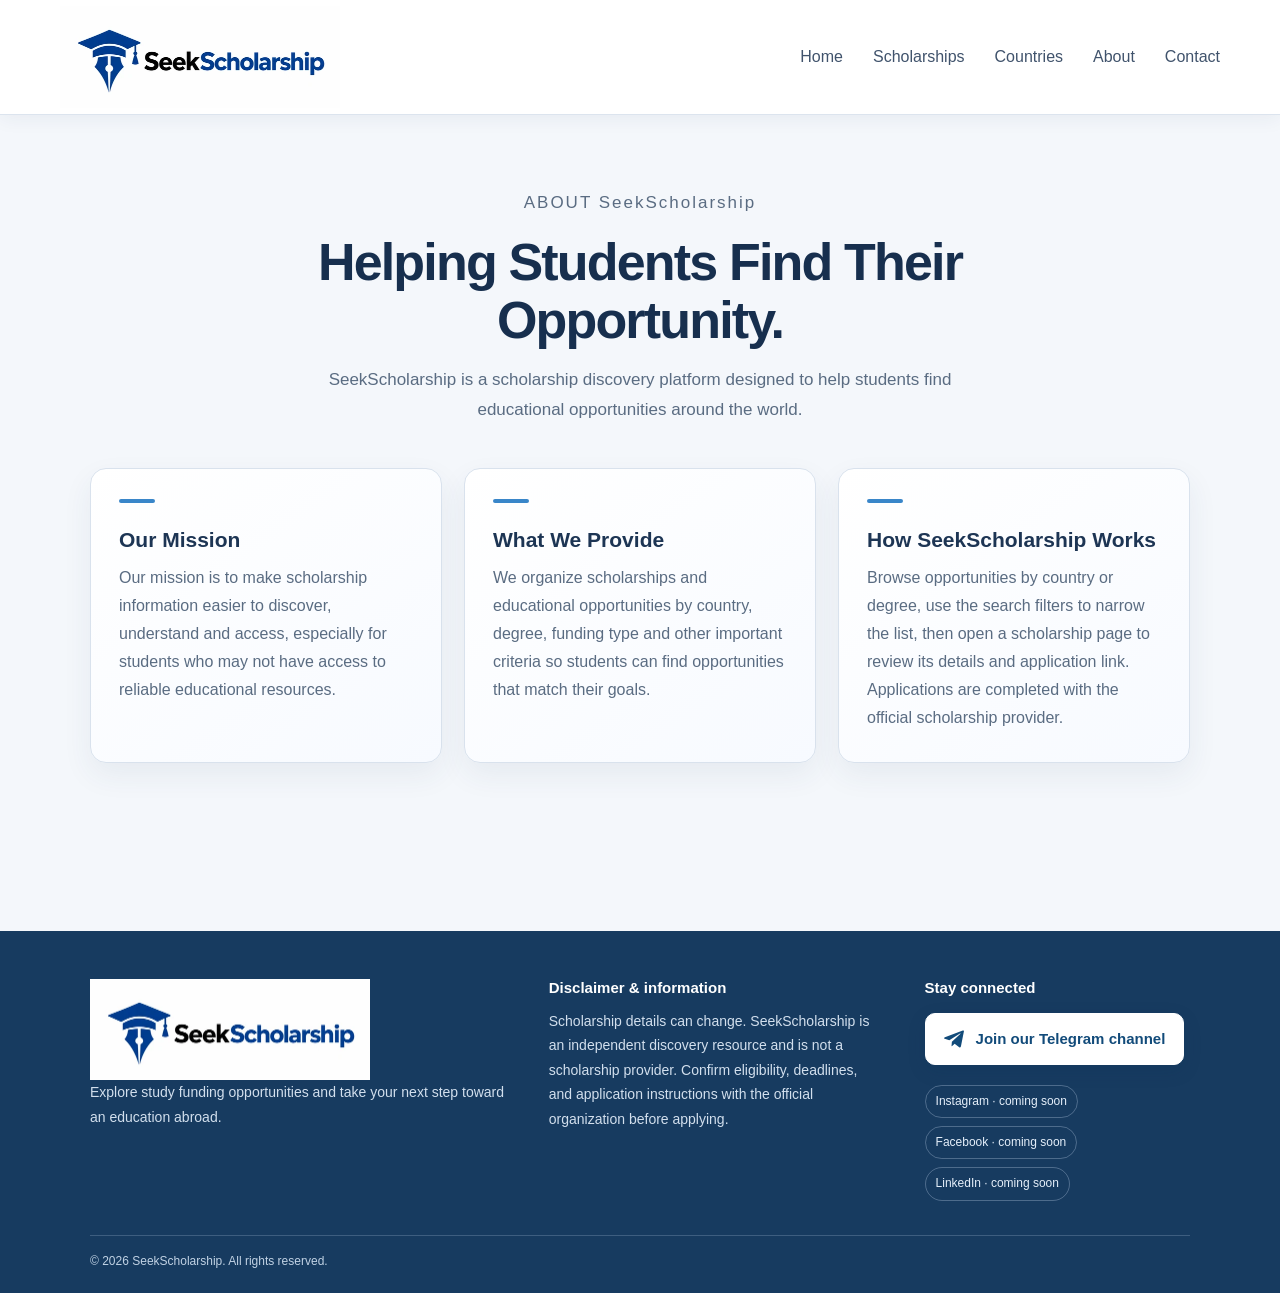
==== commit 14fb8f39: "Refresh scholarship discovery pages and promote Telegram channel" ====
--- a/about.html
+++ b/about.html
@@ -8,12 +8,12 @@
     
     <meta name="description" content="Learn how SeekScholarship helps students discover international scholarship opportunities and plan their next educational step.">
     <link rel="icon" type="image/svg+xml" href="favicon.svg"><title>About SeekScholarship | Our Mission</title>
-    <link rel="canonical" href="https://seekscholarship.com/about.html">
+    <link rel="canonical" href="https://seekscholarship.com/about">
     <meta property="og:type" content="website">
     <meta property="og:site_name" content="SeekScholarship">
     <meta property="og:title" content="About SeekScholarship | Our Mission">
     <meta property="og:description" content="Learn how SeekScholarship helps students discover international scholarship opportunities and plan their next educational step.">
-    <meta property="og:url" content="https://seekscholarship.com/about.html">
+    <meta property="og:url" content="https://seekscholarship.com/about">
     <meta property="og:image" content="https://seekscholarship.com/HomePhoto.jpeg">
     <meta property="og:image:alt" content="A student exploring an educational opportunity">
 
@@ -23,21 +23,21 @@
 <body>
 
     <nav class="site-nav" aria-label="Main navigation">
-        <a class="logo" href="index.html" aria-label="SeekScholarship home"><img class="site-logo-full" src="LogPhoto.webp" alt="SeekScholarship" width="560" height="203"></a>
+        <a class="logo" href="/" aria-label="SeekScholarship home"><img class="site-logo-full" src="LogPhoto.webp" alt="SeekScholarship" width="560" height="203"></a>
         <button class="mobile-menu-toggle" type="button" aria-controls="site-navigation" aria-expanded="false" aria-label="Open navigation menu"><span aria-hidden="true">☰</span><span>Menu</span></button>
         <div class="nav-links" id="site-navigation">
-            <a href="index.html">Home</a>
+            <a href="/">Home</a>
             <div class="nav-dropdown scholarships-dropdown">
-                <a href="scholarships.html" class="nav-dropdown-title">Scholarships</a>
+                <a href="scholarships" class="nav-dropdown-title">Scholarships</a>
                 <button class="nav-category-toggle" type="button" aria-controls="scholarship-category-menu" aria-expanded="false" aria-label="Show scholarship categories"><span aria-hidden="true">⌄</span></button>
                 <div class="dropdown-menu" id="scholarship-category-menu">
-                    <a href="scholarships.html?degree=high-school">High School Scholarships</a>
-                    <a href="scholarships.html?degree=bachelor">Bachelor Scholarships</a>
-                    <a href="scholarships.html?degree=master">Master Scholarships</a>
-                    <a href="scholarships.html?degree=phd">PhD Scholarships</a>
+                    <a href="scholarships?degree=high-school">High School Scholarships</a>
+                    <a href="scholarships?degree=bachelor">Bachelor Scholarships</a>
+                    <a href="scholarships?degree=master">Master Scholarships</a>
+                    <a href="scholarships?degree=phd">PhD Scholarships</a>
                 </div>
             </div>
-            <a href="countries.html">Countries</a>
+            <a href="countries">Countries</a>
             <div class="nav-dropdown about-dropdown">
                 <span class="nav-dropdown-title" tabindex="0" aria-disabled="true">About</span>
                 <div class="dropdown-menu">
@@ -45,7 +45,7 @@
                     <span class="nav-disabled-item" aria-disabled="true">Our Team</span>
                 </div>
             </div>
-            <a href="contact.html">Contact</a>
+            <a href="contact">Contact</a>
         </div>
     </nav>
 
@@ -120,7 +120,11 @@
                 <p>Scholarship details can change. SeekScholarship is an independent discovery resource and is not a scholarship provider. Confirm eligibility, deadlines, and application instructions with the official organization before applying.</p>
             </section>
             <section aria-labelledby="footer-social-title">
-                <h3 id="footer-social-title">Find us soon</h3>
+                <h3 id="footer-social-title">Stay connected</h3>
+                <a class="footer-telegram-button" href="https://t.me/SeekScholarship" target="_blank" rel="noopener noreferrer">
+                    <svg viewBox="0 0 24 24" width="22" height="22" aria-hidden="true"><path fill="currentColor" d="M21.8 3.2 18.5 20c-.2 1.2-.9 1.5-1.9.9l-5-3.7-2.4 2.3c-.3.3-.5.5-1 .5l.4-5.1L18 6.4c.4-.4-.1-.6-.6-.3L5.8 13.4l-5-1.6c-1.1-.3-1.1-1.1.2-1.6L20.5 2.7c.9-.3 1.6.2 1.3.5Z"/></svg>
+                    Join our Telegram channel
+                </a>
                 <ul class="site-footer-social-list">
                     <li>Instagram · coming soon</li>
                     <li>Facebook · coming soon</li>
--- a/css/style.css
+++ b/css/style.css
@@ -3706,3 +3706,43 @@
         text-align: center;
     }
 }
+
+
+/* Clear discovery copy, available destinations, and Telegram community. */
+.hero .hero-intro strong,
+.hero .hero-intro span { display: block; }
+.hero .hero-intro strong { margin-bottom: 8px; font-size: 1.2em; }
+.site-footer .footer-telegram-button {
+    display: inline-flex; align-items: center; justify-content: center; gap: 10px;
+    margin: 4px 0 20px; padding: 14px 18px; border: 1px solid #fff;
+    border-radius: 10px; background: #fff; color: #124b7a;
+    font-size: 15px; font-weight: 750; text-decoration: none; line-height: 1.4;
+    box-shadow: 0 6px 18px #092f5526;
+}
+.site-footer .footer-telegram-button:hover { background: #e8f6ff; color: #09385e; }
+.footer-telegram-button:focus-visible,
+.countries-grid .country-card:focus-visible { outline: 3px solid #38bdf8; outline-offset: 5px; }
+.countries-page { background: #f4f8fc; padding: 1px 0 80px; min-height: 65vh; }
+.countries-page .countries-intro { max-width: 1080px; margin: 0 auto; padding: 64px 24px 38px; text-align: left; }
+.countries-intro .section-label { color: #29779b; font-size: 12px; font-weight: 750; letter-spacing: .16em; margin: 0 0 14px; }
+.countries-intro h1 { color: #153956; font-size: clamp(30px, 4vw, 46px); line-height: 1.16; max-width: 650px; margin: 0; }
+.countries-page .countries-grid { display: grid; grid-template-columns: repeat(3, minmax(0, 1fr)); max-width: 1080px; gap: 22px; margin: 0 auto; padding: 0 24px; }
+.countries-page .country-card { display: flex; flex-direction: column; align-items: flex-start; min-height: 208px; padding: 28px; border: 1px solid #dce7ef; border-radius: 18px; background: #fff; text-align: left; text-decoration: none; box-shadow: 0 6px 22px #12395706; transition: border-color .2s, box-shadow .2s; }
+.countries-page .country-card:hover { border-color: #73b4d7; box-shadow: 0 10px 28px #12395712; transform: none; }
+.countries-grid .country-card h2 { margin: 0 0 18px; color: #153956; font-size: 21px; line-height: 1.3; }
+.countries-page .country-flag { width: 40px; height: 28px; }
+.countries-page .country-scholarship-count { margin: 0 0 26px; padding: 6px 10px; border: 0; background: #edf7f4; color: #256553; font-size: 13px; }
+.country-card-action { margin-top: auto; color: #216b96; font-size: 14px; font-weight: 700; }
+.countries-status { grid-column: 1 / -1; padding: 30px 0; color: #52677f; }
+.contact-page .contact-section { display: block; max-width: 740px; margin: 0 auto 64px; padding: 30px; }
+.contact-page .page-header { max-width: 740px; margin-right: auto; margin-left: auto; }
+@media (max-width: 800px) {
+    .countries-page .countries-grid { grid-template-columns: repeat(2, minmax(0, 1fr)); }
+}
+@media (max-width: 520px) {
+    .countries-page .countries-intro { padding: 40px 20px 28px; }
+    .countries-page .countries-grid { grid-template-columns: 1fr; padding: 0 20px; gap: 16px; }
+    .countries-page .country-card { min-height: 185px; padding: 24px; }
+    .contact-page .contact-section { margin: 0 16px 44px; padding: 22px; }
+    .site-footer .footer-telegram-button { width: 100%; box-sizing: border-box; }
+}
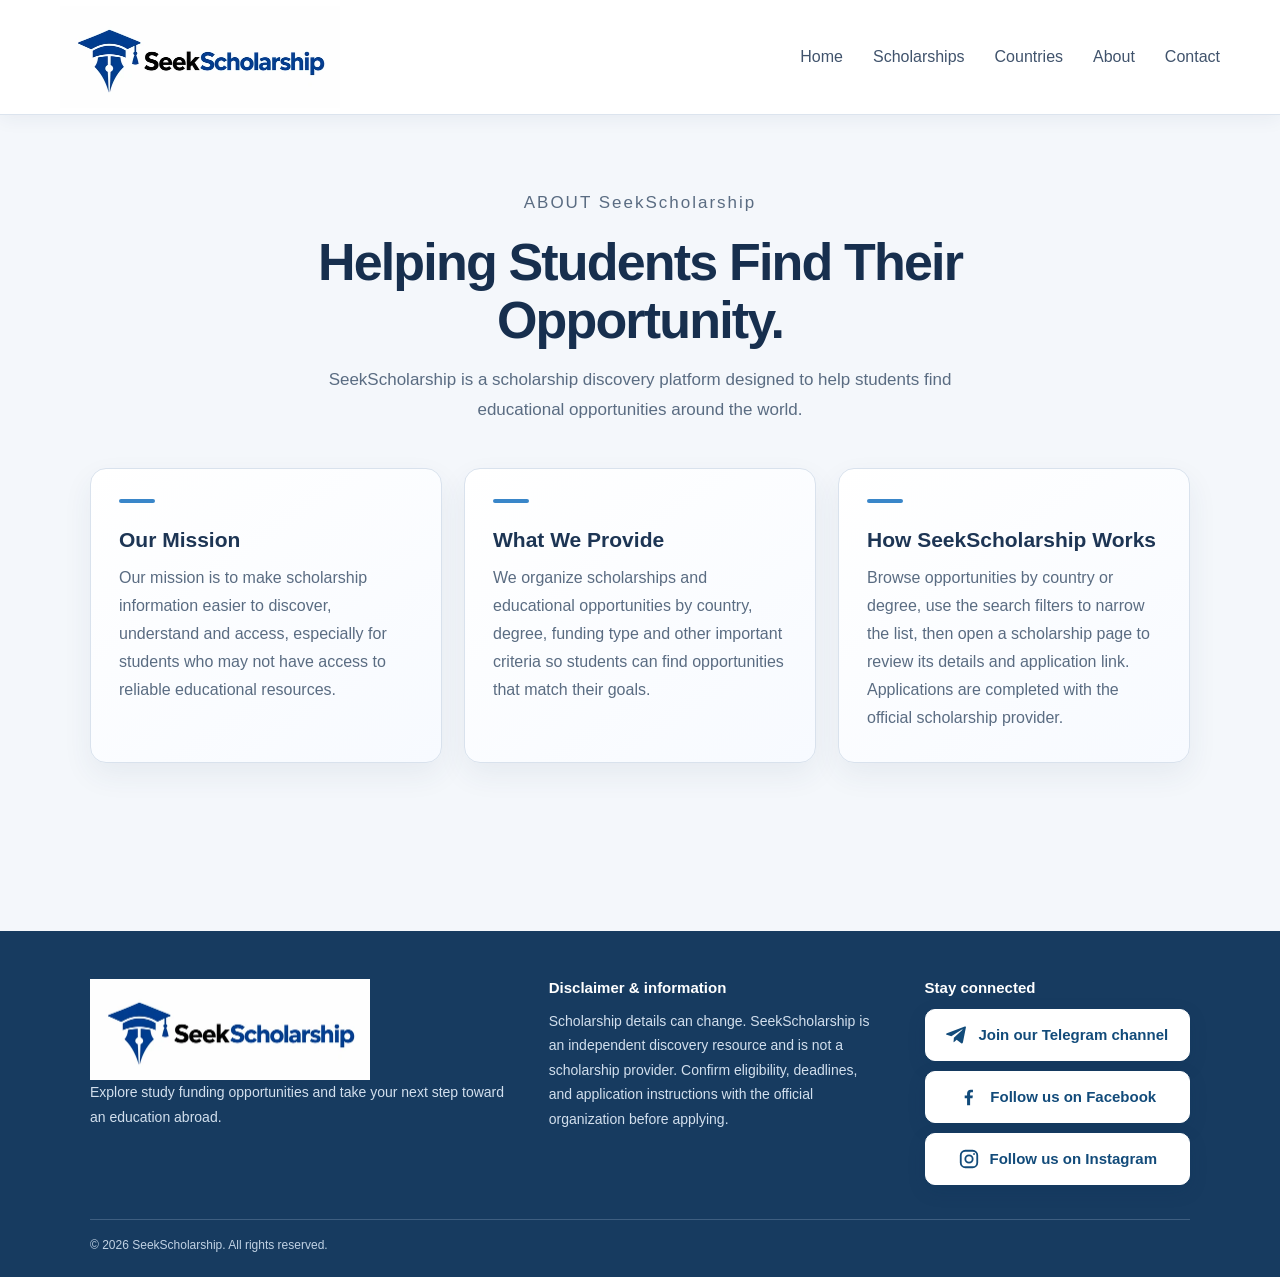
==== commit d2887e22: "Add social media links to site footer" ====
--- a/about.html
+++ b/about.html
@@ -1,4 +1,4 @@
-﻿<!DOCTYPE html>
+<!DOCTYPE html>
 <html lang="en">
 
 <head>
@@ -7,7 +7,9 @@
 
     
     <meta name="description" content="Learn how SeekScholarship helps students discover international scholarship opportunities and plan their next educational step.">
-    <link rel="icon" type="image/svg+xml" href="favicon.svg"><title>About SeekScholarship | Our Mission</title>
+    <link rel="icon" type="image/png" sizes="192x192" href="/favicon.png">
+    <link rel="icon" type="image/x-icon" sizes="16x16 32x32 48x48" href="/favicon.ico">
+    <link rel="apple-touch-icon" sizes="180x180" href="/apple-touch-icon.png"><title>About SeekScholarship | Our Mission</title>
     <link rel="canonical" href="https://seekscholarship.com/about">
     <meta property="og:type" content="website">
     <meta property="og:site_name" content="SeekScholarship">
@@ -121,15 +123,20 @@
             </section>
             <section aria-labelledby="footer-social-title">
                 <h3 id="footer-social-title">Stay connected</h3>
-                <a class="footer-telegram-button" href="https://t.me/SeekScholarship" target="_blank" rel="noopener noreferrer">
-                    <svg viewBox="0 0 24 24" width="22" height="22" aria-hidden="true"><path fill="currentColor" d="M21.8 3.2 18.5 20c-.2 1.2-.9 1.5-1.9.9l-5-3.7-2.4 2.3c-.3.3-.5.5-1 .5l.4-5.1L18 6.4c.4-.4-.1-.6-.6-.3L5.8 13.4l-5-1.6c-1.1-.3-1.1-1.1.2-1.6L20.5 2.7c.9-.3 1.6.2 1.3.5Z"/></svg>
-                    Join our Telegram channel
-                </a>
-                <ul class="site-footer-social-list">
-                    <li>Instagram · coming soon</li>
-                    <li>Facebook · coming soon</li>
-                    <li>LinkedIn · coming soon</li>
-                </ul>
+                <div class="footer-social-buttons">
+    <a class="footer-telegram-button" href="https://t.me/SeekScholarship" target="_blank" rel="noopener noreferrer">
+        <svg viewBox="0 0 24 24" width="22" height="22" aria-hidden="true"><path fill="currentColor" d="M21.8 3.2 18.5 20c-.2 1.2-.9 1.5-1.9.9l-5-3.7-2.4 2.3c-.3.3-.5.5-1 .5l.4-5.1L18 6.4c.4-.4-.1-.6-.6-.3L5.8 13.4l-5-1.6c-1.1-.3-1.1-1.1.2-1.6L20.5 2.7c.9-.3 1.6.2 1.3.5Z"/></svg>
+        Join our Telegram channel
+    </a>
+    <a class="footer-telegram-button" href="https://www.facebook.com/share/1eS2E47UjV/" target="_blank" rel="noopener noreferrer">
+        <svg viewBox="0 0 24 24" width="22" height="22" aria-hidden="true"><path fill="currentColor" d="M13.2 21v-7.7h2.6l.4-3h-3V8.4c0-.9.3-1.5 1.5-1.5h1.6V4.2c-.3 0-1.3-.1-2.4-.1-2.4 0-4 1.5-4 4.1v2.1H7.3v3h2.6V21h3.3Z"/></svg>
+        Follow us on Facebook
+    </a>
+    <a class="footer-telegram-button" href="https://www.instagram.com/seek_scholarship?xtok=MWgxaWhzdXZtdDBydA==" target="_blank" rel="noopener noreferrer">
+        <svg viewBox="0 0 24 24" width="22" height="22" aria-hidden="true"><rect x="3" y="3" width="18" height="18" rx="5" fill="none" stroke="currentColor" stroke-width="2"/><circle cx="12" cy="12" r="4" fill="none" stroke="currentColor" stroke-width="2"/><circle cx="17.5" cy="6.5" r="1" fill="currentColor"/></svg>
+        Follow us on Instagram
+    </a>
+</div>
             </section>
         </div>
         <div class="site-footer-bottom">© 2026 SeekScholarship. All rights reserved.</div>
--- a/css/style.css
+++ b/css/style.css
@@ -1,4 +1,4 @@
-﻿/* ================================
+/* ================================
    GLOBAL STYLES
 ================================ */
 
@@ -678,7 +678,7 @@
     background-image:
         linear-gradient(90deg, rgba(12, 32, 55, 0.30), rgba(12, 32, 55, 0.14) 55%, rgba(12, 32, 55, 0.25)),
         linear-gradient(0deg, rgba(10, 30, 52, 0.30), rgba(10, 30, 52, 0.06) 48%, rgba(10, 30, 52, 0.16)),
-        url("../ScholarshipsPhoto1.jpeg");
+        url("../Scholarships.jpg");
     background-position: center 48%;
     background-size: cover;
 }
@@ -793,7 +793,7 @@
 .scholarships-page {
     background-image:
         linear-gradient(180deg, rgba(241, 247, 253, 0.82), rgba(241, 247, 253, 0.94) 38%, rgba(241, 247, 253, 0.96)),
-        url("../ScholarshipsPhoto1.jpeg");
+        url("../scholarships.jpg");
     background-position: center top;
     background-size: cover;
     background-repeat: no-repeat;
@@ -962,7 +962,7 @@
     background-image:
         linear-gradient(90deg, rgba(11, 31, 53, 0.38), rgba(11, 31, 53, 0.2) 55%, rgba(11, 31, 53, 0.36)),
         linear-gradient(0deg, rgba(16, 42, 68, 0.42), rgba(16, 42, 68, 0.12)),
-        url("../ScholarshipsPhoto1.jpeg");
+        url("../scholarships.jpg");
 }
 
 .countries-page > .page-header {
@@ -3709,9 +3709,6 @@
 
 
 /* Clear discovery copy, available destinations, and Telegram community. */
-.hero .hero-intro strong,
-.hero .hero-intro span { display: block; }
-.hero .hero-intro strong { margin-bottom: 8px; font-size: 1.2em; }
 .site-footer .footer-telegram-button {
     display: inline-flex; align-items: center; justify-content: center; gap: 10px;
     margin: 4px 0 20px; padding: 14px 18px; border: 1px solid #fff;
@@ -3719,6 +3716,8 @@
     font-size: 15px; font-weight: 750; text-decoration: none; line-height: 1.4;
     box-shadow: 0 6px 18px #092f5526;
 }
+.footer-social-buttons { display: flex; max-width: 300px; flex-direction: column; gap: 10px; }
+.site-footer .footer-social-buttons .footer-telegram-button { display: flex; width: 100%; box-sizing: border-box; margin: 0; }
 .site-footer .footer-telegram-button:hover { background: #e8f6ff; color: #09385e; }
 .footer-telegram-button:focus-visible,
 .countries-grid .country-card:focus-visible { outline: 3px solid #38bdf8; outline-offset: 5px; }
@@ -3746,3 +3745,12 @@
     .contact-page .contact-section { margin: 0 16px 44px; padding: 22px; }
     .site-footer .footer-telegram-button { width: 100%; box-sizing: border-box; }
 }
+
+/* Countries shares the scholarship detail banner's height and responsive sizing. */
+.countries-page .countries-banner {
+    margin-bottom: 38px;
+    background-image:
+        linear-gradient(90deg, rgba(8, 28, 50, .48), rgba(8, 28, 50, .19) 58%, rgba(8, 28, 50, .24)),
+        linear-gradient(0deg, rgba(8, 28, 50, .16), rgba(8, 28, 50, .12)),
+        url("../countries.webp");
+}
